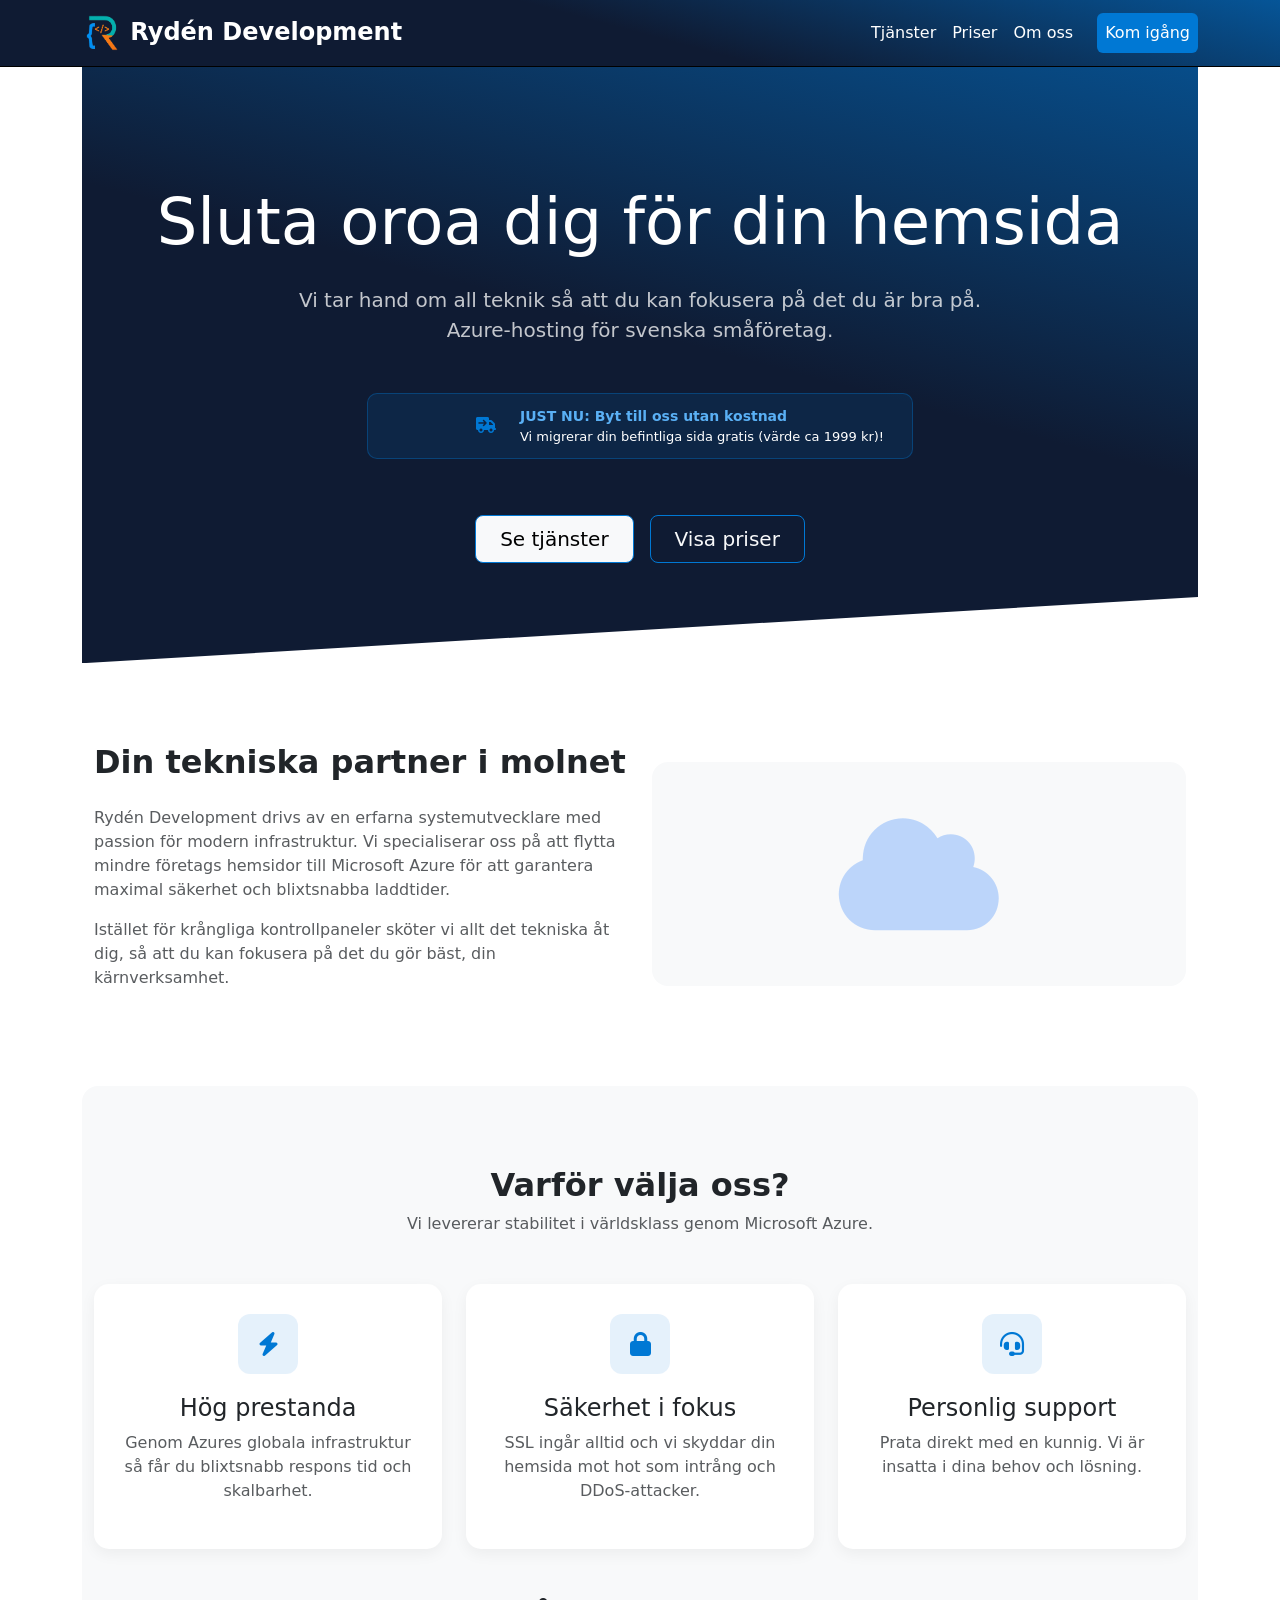
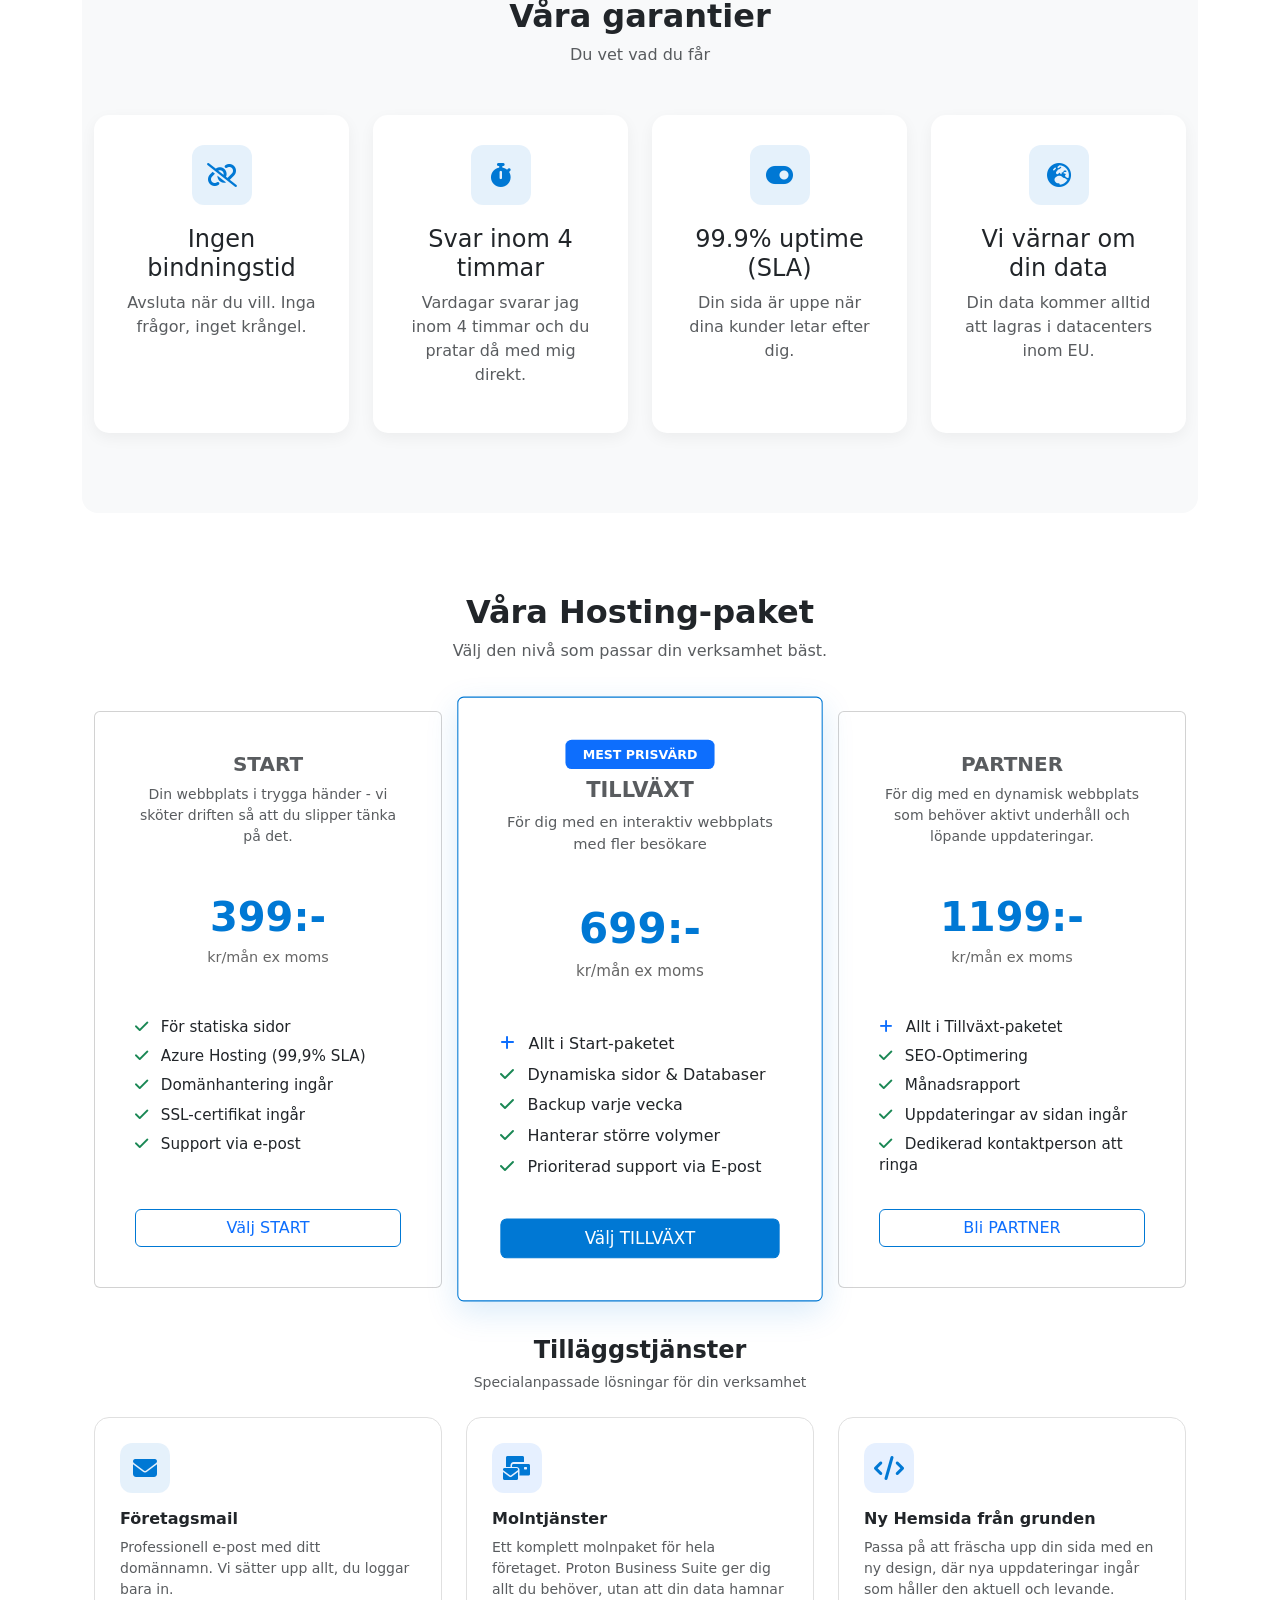
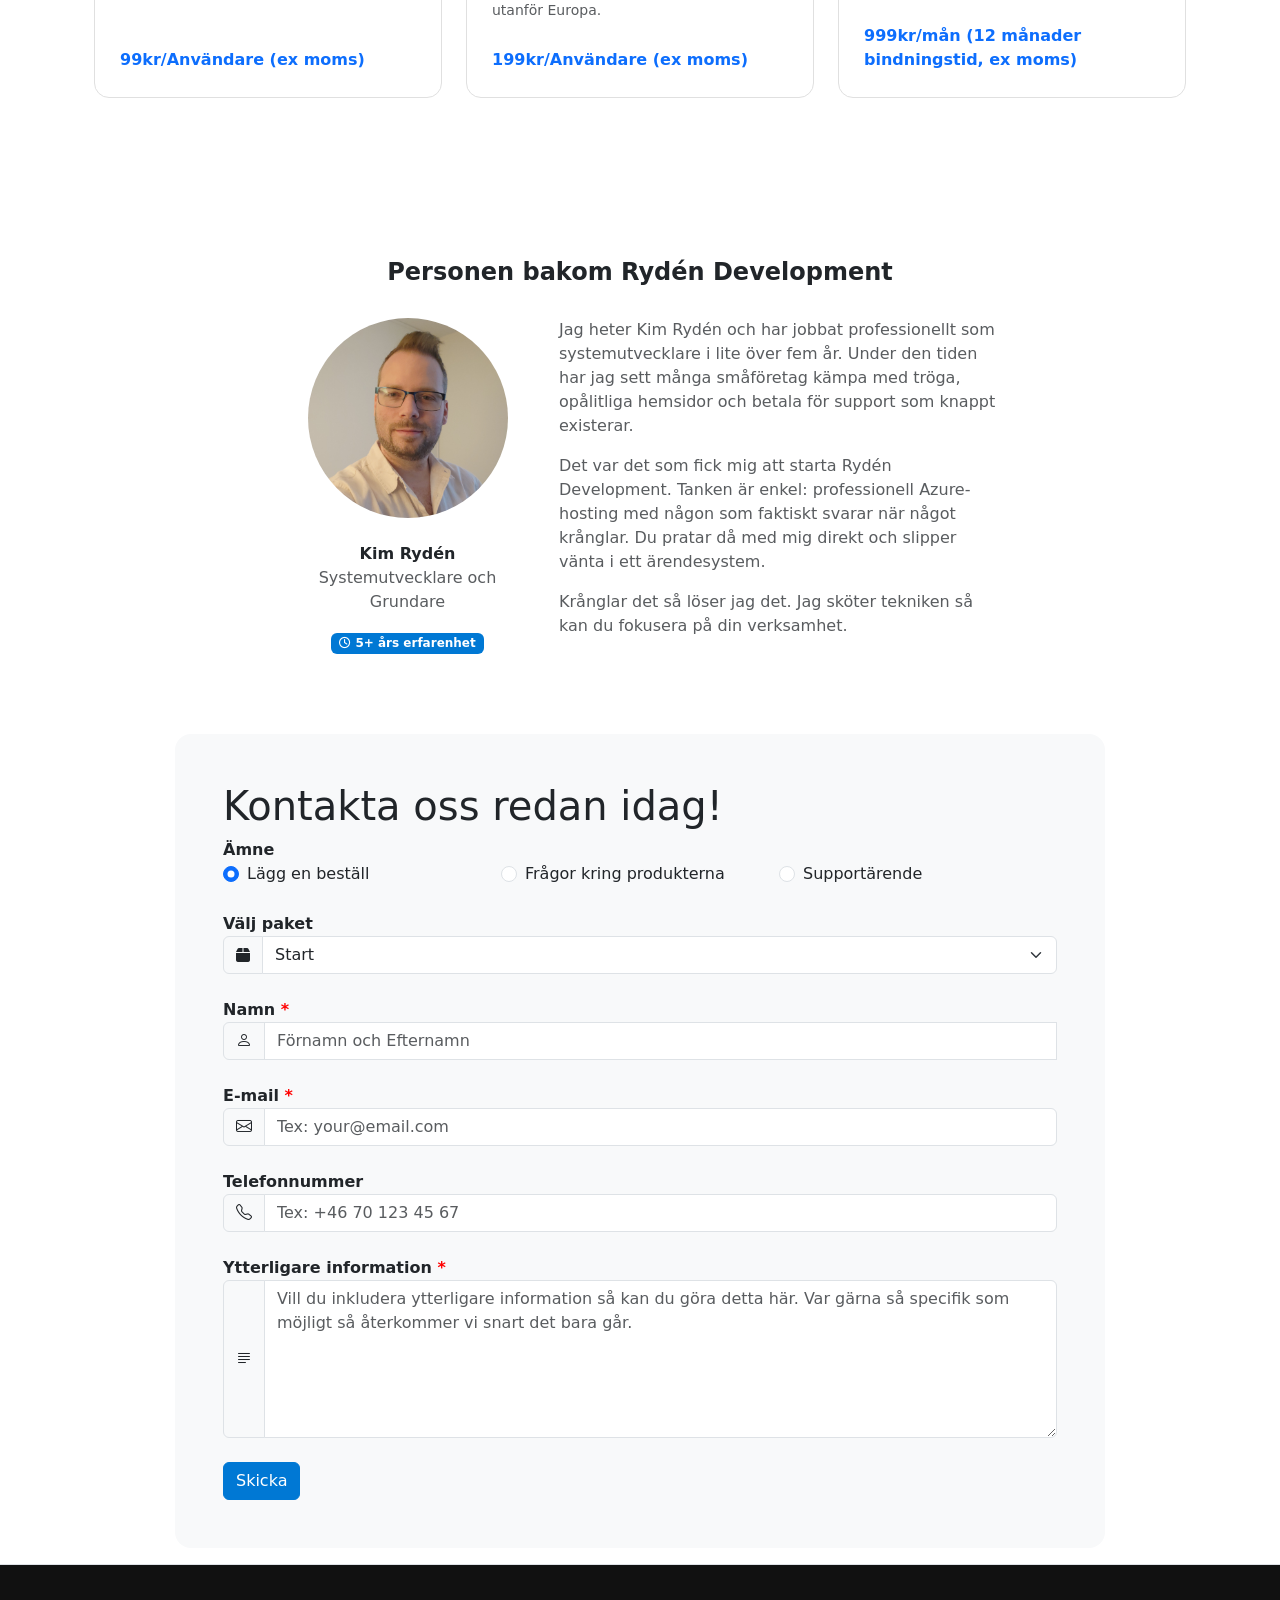
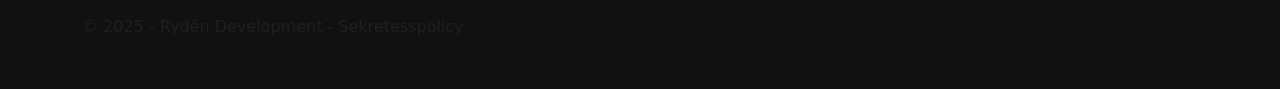
==== index.html @ 8570639d "Added hidden field for form" ====
<!DOCTYPE html>
<html lang="en">
    <body>
        <head>
            <meta charset="UTF-8">
            <meta name="viewport" content="width=device-width, initial-scale=1, shrink-to-fit=no">
            <title>Rydén Development - Professionell Azure Hosting</title>
            <script type="importmap"></script>
            <!-- Site.css -->
            <link rel="stylesheet" href="./css/site.css" asp-append-version="true"/>
            <!-- Bootstrap CSS -->
            <link href="https://cdn.jsdelivr.net/npm/bootstrap@5.3.8/dist/css/bootstrap.min.css" rel="stylesheet" integrity="sha384-sRIl4kxILFvY47J16cr9ZwB07vP4J8+LH7qKQnuqkuIAvNWLzeN8tE5YBujZqJLB" crossorigin="anonymous">
            <link rel="stylesheet" href="https://cdn.jsdelivr.net/npm/bootstrap-icons@1.13.1/font/bootstrap-icons.min.css">
            <!-- Font Awesome for Icons -->
            <link rel="stylesheet" href="https://cdnjs.cloudflare.com/ajax/libs/font-awesome/6.4.0/css/all.min.css" crossorigin="anonymous">
            <!-- Google Fonts -->
            <link href="https://fonts.googleapis.com/css2?family=Inter:wght@400;600;800&display=swap" rel="stylesheet">
        </head>
        <header class="sticky-top">
            <nav class="navbar navbar-expand-lg navbar-light fixed-top">
                <div class="container">
                    <a class="navbar-brand" href="/">
                        <img src="img/ryden-dev-logo-transparent.png" alt="Company Logo"> Rydén Development
                    </a>
                    <button class="navbar-toggler" type="button" data-bs-toggle="collapse" data-bs-target="#navbarNav">
                        <span class="navbar-toggler-icon"></span>
                    </button>
                    <div class="collapse navbar-collapse" id="navbarNav">
                        <ul class="navbar-nav ms-auto">
                            <li class="nav-item"><a class="nav-link" href="#tjanster">Tjänster</a></li>
                            <li class="nav-item"><a class="nav-link" href="#priser">Priser</a></li>
                            <li class="nav-item"><a class="nav-link" href="#om">Om oss</a></li>
                            <li class="nav-item"><a class="nav-link btn btn-primary btn-azure ms-lg-3" href="#kontakt">Kom igång</a></li>
                        </ul>
                    </div>
                </div>
            </nav>
        </header>
        
        <div class="container">
            <main role="main" class="pb-3">
                <!-- Hero Section -->
                <div class="hero-section">
                    <div class="container text-center pt-4">
                        <h1 class="display-3 fw-800 mb-4">Sluta oroa dig för din hemsida</h1>
                        <p class="lead mb-5 opacity-75">Vi tar hand om all teknik så att du kan fokusera på det du är bra på. <br/>Azure-hosting för svenska småföretag.</p>
                        <div class="offer-card offset-3 col-lg-6">
                            <div class="row align-items-center">
                                <div class="col-lg-1 offset-2">
                                    <i class="fa-solid fa-truck-arrow-right" style="color: #0078d4"></i>
                                </div>
                                <div class="col-lg-9 offer-card-text align-content-start">
                                    <strong>JUST NU: Byt till oss utan kostnad</strong> <br/>
                                    Vi migrerar din befintliga sida gratis (värde ca 1999 kr)!
                                </div>
                            </div>
                        </div>
                        <br/>
                        <div class="d-flex justify-content-center gap-3">
                            <a href="#tjanster" class="btn btn-light btn-lg px-4">Se tjänster</a>
                            <a href="#priser" class="btn btn-outline-light btn-lg px-4">Visa priser</a>
                        </div>
                    </div>
                </div>
        
                <!-- Om företaget -->
                <section class="section-padding">
                    <div class="container">
                        <div class="row align-items-center">
                            <div class="col-lg-6">
                                <h2 class="fw-bold mb-4">Din tekniska partner i molnet</h2>
                                <p class="text-muted">Rydén Development drivs av en erfarna systemutvecklare med passion för modern infrastruktur. Vi specialiserar oss på att flytta mindre företags hemsidor till Microsoft Azure för att garantera maximal säkerhet och blixtsnabba laddtider.</p>
                                <p class="text-muted">Istället för krångliga kontrollpaneler sköter vi allt det tekniska åt dig, så att du kan fokusera på det du gör bäst, din kärnverksamhet.</p>
                            </div>
                            <div class="col-lg-6 text-center">
                                <div class="p-5 bg-light rounded-4">
                                    <i class="fa-solid fa-cloud fa-5xl text-primary opacity-25" style="font-size: 8rem;"></i>
                                </div>
                            </div>
                        </div>
                    </div>
                </section>
        
                <!-- Tjänster -->
                <div id="tjanster" class="anchor"></div>
                <section class="section-padding bg-light rounded-4">
                    <div class="container">
                        <div class="text-center mb-5">
                            <h2 class="fw-bold">Varför välja oss?</h2>
                            <p class="text-muted">Vi levererar stabilitet i världsklass genom Microsoft Azure.</p>
                        </div>
                        <div class="row g-4 text-center">
                            <div class="col-md-4">
                                <div class="service-card">
                                    <div class="icon-box mx-auto"><i class="fa-solid fa-bolt"></i></div>
                                    <h4>Hög prestanda</h4>
                                    <p class="text-muted">Genom Azures globala infrastruktur så får du blixtsnabb respons tid och skalbarhet.</p>
                                </div>
                            </div>
                            <div class="col-md-4">
                                <div class="service-card">
                                    <div class="icon-box mx-auto"><i class="fa-solid fa-lock"></i></div>
                                    <h4>Säkerhet i fokus</h4>
                                    <p class="text-muted">SSL ingår alltid och vi skyddar din hemsida mot hot som intrång och DDoS-attacker.</p>
                                </div>
                            </div>
                            <div class="col-md-4">
                                <div class="service-card">
                                    <div class="icon-box mx-auto"><i class="fa-solid fa-headset"></i></div>
                                    <h4>Personlig support</h4>
                                    <p class="text-muted">Prata direkt med en kunnig. Vi är insatta i dina behov och lösning.</p>
                                </div>
                            </div>
                        </div>
                        <br/>
                        <br/>
                        <div class="text-center mb-5">
                            <h2 class="fw-bold">Våra garantier</h2>
                            <p class="text-muted">Du vet vad du får</p>
                        </div>
                        <div class="row g-4 text-center">
                            <div class="col-md-3">
                                <div class="service-card">
                                    <div class="icon-box mx-auto"><i class="fa-solid fa-link-slash"></i></div>
                                    <h4>Ingen bindningstid</h4>
                                    <p class="text-muted">Avsluta när du vill. Inga frågor, inget krångel.</p>
                                </div>
                            </div>
                            <div class="col-md-3">
                                <div class="service-card">
                                    <div class="icon-box mx-auto"><i class="fa-solid fa-stopwatch"></i></div>
                                    <h4>Svar inom 4 timmar</h4>
                                    <p class="text-muted">Vardagar svarar jag inom 4 timmar och du pratar då med mig direkt.</p>
                                </div>
                            </div>
                            <div class="col-md-3">
                                <div class="service-card">
                                    <div class="icon-box mx-auto"><i class="fa-solid fa-toggle-on"></i></div>
                                    <h4>99.9% uptime (SLA)</h4>
                                    <p class="text-muted">Din sida är uppe när dina kunder letar efter dig.</p>
                                </div>
                            </div>
                            <div class="col-md-3">
                                <div class="service-card">
                                    <div class="icon-box mx-auto"><i class="fa-solid fa-earth-europe"></i></div>
                                    <h4>Vi värnar om din data</h4>
                                    <p class="text-muted">Din data kommer alltid att lagras i datacenters inom EU.</p>
                                </div>
                            </div>
                        </div>
                    </div>
                </section>
        
                <!-- Prissättning -->
                <div id="priser" class="anchor"></div>
                <section class="section-padding">
                    <div class="container">
                        <div class="text-center mb-5">
                            <h2 class="fw-bold">Våra Hosting-paket</h2>
                            <p class="text-muted">Välj den nivå som passar din verksamhet bäst.</p>
                        </div>
                        <div class="row g-4 justify-content-center">
        
                            <!-- Startpaket -->
                            <div class="col-md-4">
                                <div class="card pricing-card h-100 p-4 text-center">
                                    <div class="card-body d-flex flex-column">
                                        <h5 class="text-uppercase text-muted fw-bold">Start</h5>
                                        <p class="small text-muted">Din webbplats i trygga händer - vi sköter driften så att du slipper tänka på det.</p>
                                        <div class="my-4">
                                            <span class="price-tag">399:-</span>
                                            <div class="price-moms">kr/mån ex moms</div>
                                        </div>
                                        <ul class="list-unstyled my-4 text-start flex-grow-1 pricing-list">
                                            <li class="mb-2"><i class="fa-solid fa-check text-success me-2"></i> För statiska sidor</li>
                                            <li class="mb-2"><i class="fa-solid fa-check text-success me-2"></i> Azure Hosting (99,9% SLA)</li>
                                            <li class="mb-2"><i class="fa-solid fa-check text-success me-2"></i> Domänhantering ingår</li>
                                            <li class="mb-2"><i class="fa-solid fa-check text-success me-2"></i> SSL-certifikat ingår</li>
                                            <li class="mb-2"><i class="fa-solid fa-check text-success me-2"></i> Support via e-post</li>
                                        </ul>
                                        <a href="#kontakt" class="btn btn-outline-primary w-100 mt-auto select-product" data-product="Start">Välj START</a>
                                    </div>
                                </div>
                            </div>
        
                            <!-- Medelpaket -->
                            <div class="col-md-4">
                                <div class="card pricing-card featured h-100 p-4 text-center">
                                    <div class="card-body d-flex flex-column">
                                        <div class="mb-2"><span class="badge bg-primary px-3 py-2">MEST PRISVÄRD</span></div>
                                        <h5 class="text-uppercase text-muted fw-bold">Tillväxt</h5>
                                        <p class="small text-muted">För dig med en interaktiv webbplats med fler besökare</p>
                                        <div class="my-4">
                                            <span class="price-tag">699:-</span>
                                            <div class="price-moms">kr/mån ex moms</div>
                                        </div>
                                        <ul class="list-unstyled my-4 text-start flex-grow-1 pricing-list">
                                            <li class="mb-2"><i class="fa-solid fa-plus text-primary me-2"></i> Allt i Start-paketet</li>
                                            <li class="mb-2"><i class="fa-solid fa-check text-success me-2"></i> Dynamiska sidor & Databaser</li>
                                            <li class="mb-2"><i class="fa-solid fa-check text-success me-2"></i> Backup varje vecka</li>
                                            <li class="mb-2"><i class="fa-solid fa-check text-success me-2"></i> Hanterar större volymer</li>
                                            <li class="mb-2"><i class="fa-solid fa-check text-success me-2"></i> Prioriterad support via E-post</li>
                                        </ul>
                                        <a href="#kontakt" class="btn btn-primary btn-azure w-100 mt-auto select-product" data-product="Tillväxt">Välj TILLVÄXT</a>
                                    </div>
                                </div>
                            </div>
        
                            <!-- Större företag -->
                            <div class="col-md-4">
                                <div class="card pricing-card h-100 p-4 text-center">
                                    <div class="card-body d-flex flex-column">
                                        <h5 class="text-uppercase text-muted fw-bold">Partner</h5>
                                        <p class="small text-muted">För dig med en dynamisk webbplats som behöver aktivt underhåll och löpande uppdateringar.</p>
                                        <div class="my-4">
                                            <span class="price-tag">1199:-</span>
                                            <div class="price-moms">kr/mån ex moms</div>
                                        </div>
                                        <ul class="list-unstyled my-4 text-start flex-grow-1 pricing-list">
                                            <li class="mb-2"><i class="fa-solid fa-plus text-primary me-2"></i> Allt i Tillväxt-paketet</li>
                                            <li class="mb-2"><i class="fa-solid fa-check text-success me-2"></i> SEO-Optimering</li>
                                            <li class="mb-2"><i class="fa-solid fa-check text-success me-2"></i> Månadsrapport</li>
                                            <li class="mb-2"><i class="fa-solid fa-check text-success me-2"></i> Uppdateringar av sidan ingår</li>
                                            <li class="mb-2"><i class="fa-solid fa-check text-success me-2"></i> Dedikerad kontaktperson att ringa</li>
                                        </ul>
                                        <a href="#kontakt" class="btn btn-outline-primary w-100 mt-auto select-product" data-product="Partner">Bli PARTNER</a>
                                    </div>
                                </div>
                            </div>
                        </div>
        
                        <!-- TILLÄGGSTJÄNSTER -->
                        <div class="mt-5">
                            <div class="text-center mb-4">
                                <h4 class="fw-bold">Tilläggstjänster</h4>
                                <p class="text-muted small">Specialanpassade lösningar för din verksamhet</p>
                            </div>
                            <div class="row g-4">
                                <!-- Addon 1: Email and Calendar -->
                                <div class="col-md-4">
                                    <div class="addon-card d-flex flex-column">
                                        <div class="icon-box mb-3" style="width: 50px; height: 50px;">
                                            <i class="fa-solid fa-envelope"></i>
                                        </div>
                                        <h6 class="fw-bold">Företagsmail</h6>
                                        <p class="small text-muted flex-grow-1">Professionell e-post med ditt domännamn. Vi sätter upp allt, du loggar bara in.</p>
                                        <span class="fw-bold text-primary mt-2">99kr/Användare (ex moms)</span>
                                    </div>
                                </div>
                                <!-- Addon 2: Cloud Services -->
                                <div class="col-md-4">
                                    <div class="addon-card d-flex flex-column">
                                        <div class="icon-box mb-3" style="width: 50px; height: 50px; background-color: rgba(13, 110, 253, 0.1);">
                                            <i class="fa-solid fa-envelopes-bulk"></i>
                                        </div>
                                        <h6 class="fw-bold">Molntjänster</h6>
                                        <p class="small text-muted flex-grow-1">Ett komplett molnpaket för hela företaget. Proton Business Suite ger dig allt du behöver, utan att din data hamnar utanför Europa.</p>
                                        <span class="fw-bold text-primary mt-2">199kr/Användare (ex moms)</span>
                                    </div>
                                </div>
                                <!-- Addon 2: Cloud Services -->
                                <div class="col-md-4">
                                    <div class="addon-card d-flex flex-column">
                                        <div class="icon-box mb-3" style="width: 50px; height: 50px; background-color: rgba(13, 110, 253, 0.1);">
                                            <i class="fa-solid fa-code"></i>
                                        </div>
                                        <h6 class="fw-bold">Ny Hemsida från grunden</h6>
                                        <p class="small text-muted flex-grow-1">Passa på att fräscha upp din sida med en ny design, där nya uppdateringar ingår som håller den aktuell och levande.</p>
                                        <span class="fw-bold text-primary mt-2">999kr/mån (12 månader bindningstid, ex moms)</span>
                                    </div>
                                </div>
                            </div>
                        </div>
                    </div>
                </section>
        
                <!-- Om mig -->
                <div id="om" class="anchor"></div>
                <section class="section-padding">
                    <div class="container">
                        <div class="row align-items-center">
                            <div class="text-center mb-4">
                                <h4 class="fw-bold">Personen bakom Rydén Development</h4>
                            </div>
                            <div class="col-lg-3 offset-2 text-center">
                                <img class="profile-img" src="img/profile.jpg" alt="Profilbild Kim Rydén"/><br/><br/>
                                <strong>Kim Rydén</strong>
                                <p class="text-muted">Systemutvecklare och Grundare</p>
                                <div class="badge"><i class="fa-regular fa-clock"></i> 5+ års erfarenhet</div>
                            </div>
                            <div class="col-lg-5">
                                <p class="text-muted">Jag heter Kim Rydén och har jobbat professionellt som systemutvecklare i lite över fem år. Under den tiden har jag sett många småföretag kämpa med tröga, opålitliga hemsidor och betala för support som knappt existerar.</p>
                                <p class="text-muted">Det var det som fick mig att starta Rydén Development. Tanken är enkel: professionell Azure-hosting med någon som faktiskt svarar när något krånglar. Du pratar då med mig direkt och slipper vänta i ett ärendesystem.</p>
                                <p class="text-muted">Krånglar det så löser jag det. Jag sköter tekniken så kan du fokusera på din verksamhet.</p>
                            </div>
                        </div>
                    </div>
                </section>
        
                <!-- Kontakt -->
                <div id="kontakt" class="anchor"></div>
                <section class="offset-1 col-lg-10 bg-light rounded-4 p-5">
                    <div class="justify-content-center text-center">
                        <div class="info-card" style="text-align: left;">
                            <h1>Kontakta oss redan idag!</h1>
                            <form action="https://formsubmit.co/contact@ryden.dev" method="POST">
                                <label for="subject"><b>Ämne</b></label>
                                <div id="subject" class="row" style="margin: 0">
                                    <div class="col-md-4 form-check">
                                        <input class="form-check-input" type="radio" name="ContactType" id="radio-services" value="Services" checked>
                                        <label class="form-check-label" for="radio-services">
                                            Lägg en beställ
                                        </label>
                                    </div>
                                    <div class="col-md-4 form-check">
                                        <input class="form-check-input" type="radio" name="ContactType" id="radio-availability" value="Availability">
                                        <label class="form-check-label" for="radio-availability">
                                            Frågor kring produkterna
                                        </label>
                                    </div>
                                    <div class="col-md-4 form-check">
                                        <input class="form-check-input" type="radio" name="ContactType" id="radio-pricing" value="Pricing">
                                        <label class="form-check-label" for="radio-pricing">
                                            Supportärende
                                        </label>
                                    </div>
                                </div>
        
                                <div id="product-selection-container">
                                    <br/>
                                    <label for="ProductName"><b>Välj paket</b></label>
                                    <div class="input-group">
                                        <span class="input-group-text">
                                            <i class="fa-solid fa-box"></i>
                                        </span>
                                        <select class="form-select" id="ProductName" name="ProductName">
                                            <option value="Start" selected>Start</option>
                                            <option value="Tillväxt">Tillväxt</option>
                                            <option value="Partner">Partner</option>
                                        </select>
                                    </div>
                                </div>
        
                                <br/>
                                <label for="Name"><b>Namn <span class="required-form-text">*</span></b></label>
                                <div class="input-group">
                                    <span class="input-group-text">
                                        <span class="bi bi-person"></span>
                                    </span>
                                    <input type="text" class="form-control" id="Name" name="name" placeholder="Förnamn och Efternamn" value="" required>
                                    <input type="text" class="form-control" id="LastName" name="LastName" placeholder="Enter your last name" value="" hidden="hidden">
                                </div>
                                <br/>
                                <label for="Email"><b>E-mail <span class="required-form-text">*</span></b></label>
                                <div class="input-group">
                                    <span class="input-group-text">
                                        <span class="bi bi-envelope"></span>
                                    </span>
                                    <input type="email" class="form-control" id="Email" name="email" placeholder="Tex: your@email.com" value="" required>
                                </div>
                                <br/>
                                <label for="PhoneNumber"><b>Telefonnummer</b></label>
                                <div class="input-group">
                                    <span class="input-group-text">
                                        <span class="bi bi-telephone"></span>
                                    </span>
                                    <input type="tel" class="form-control" id="PhoneNumber" name="PhoneNumber" placeholder="Tex: +46 70 123 45 67" value="">
                                </div>
                                <br/>
                                <label for="Message"><b>Ytterligare information <span class="required-form-text">*</span></b></label>
                                <div class="input-group">
                                    <span class="input-group-text">
                                        <span class="bi bi-justify-left"></span>
                                    </span>
                                    <textarea class="form-control" id="Message" name="Message" rows="6" placeholder="Vill du inkludera ytterligare information så kan du göra detta här. Var gärna så specifik som möjligt så återkommer vi snart det bara går."></textarea>
                                </div>
                                <br/>
                                <div class="row">
                                    <div class="col-lg-3 col-md-4 col-sm-12">
                                        <button type="submit" class="btn btn-primary">Skicka</button>
                                        <input type="hidden" name="_url" value="https://www.ryden.dev">
                                    </div>
                                </div>
                            </form>
                        </div>
                    </div>
        
                </section>
            </main>
        </div>
        
        <footer class="border-top footer text-muted">
            <div class="container">
                &copy; 2025 - Rydén Development - <a asp-area="" asp-controller="Home" asp-action="Privacy">Sekretesspolicy</a>
            </div>
        </footer>
        <script src="https://code.jquery.com/jquery-3.2.1.slim.min.js" integrity="sha384-KJ3o2DKtIkvYIK3UENzmM7KCkRr/rE9/Qpg6aAZGJwFDMVNA/GpGFF93hXpG5KkN" crossorigin="anonymous"></script>
        <script src="https://cdn.jsdelivr.net/npm/bootstrap@5.3.8/dist/js/bootstrap.bundle.min.js" integrity="sha384-FKyoEForCGlyvwx9Hj09JcYn3nv7wiPVlz7YYwJrWVcXK/BmnVDxM+D2scQbITxI" crossorigin="anonymous"></script>
        <script src="https://cdn.jsdelivr.net/npm/popper.js@1.12.9/dist/umd/popper.min.js" integrity="sha384-ApNbgh9B+Y1QKtv3Rn7W3mgPxhU9K/ScQsAP7hUibX39j7fakFPskvXusvfa0b4Q" crossorigin="anonymous"></script>
        <script src="./js/site.js" asp-append-version="true"></script>
    </body>
</html>
---- css/site.css ----
:root {
    --azure-blue: #0078d4;
    --dark-blue: #0f1b33;
    --light-bg: #f8f9ff;
    --promo-orange: #ff8c00dd;
}

body {
    font-family: 'Inter', sans-serif;
    color: #333;
    scroll-behavior: smooth;
}

.text-primary {
    color: var(--azure-blue) !important;
}

.btn {
    background-color: white;
    border-color: var(--azure-blue) !important;
}

.btn-primary {
    background-color: var(--azure-blue) !important;
    color: white;
}

.badge {
    background-color: var(--azure-blue) !important;
}

.navbar {
    background: linear-gradient(15deg, var(--dark-blue) 50%, var(--azure-blue) 130%);
    backdrop-filter: blur(10px);
    border-bottom: 1px solid #000;
    z-index: 1050;

    .nav-link {
        color: white;
    }

    .navbar-brand {
        font-weight: bold;
        font-size: x-large;
        color: white;

        img {
            max-height: 40px;
        }
    }
}

.anchor {
    display: block;
    position: relative;
    top: -80px;
    visibility: hidden;
}

.hero-section {
    background: linear-gradient(15deg, var(--dark-blue) 50%, var(--azure-blue) 130%);
    color: white;
    padding: 160px 0 100px 0;
    clip-path: polygon(0 0, 100% 0, 100% 90%, 0% 100%);
}

.promo-banner {
    background: var(--promo-orange);
    color: white;
    padding: 15px 0;
    font-weight: 600;
    text-align: center;
    box-shadow: 0 4px 10px rgba(0,0,0,0.1);
    z-index: 1040;
}

.section-padding {
    padding: 80px 0;
}

.service-card {
    border: none;
    border-radius: 15px;
    transition: transform 0.3s ease, box-shadow 0.3s ease;
    background: white;
    height: 100%;
    padding: 30px;
    box-shadow: 0 5px 15px rgba(0,0,0,0.05);
}

.service-card:hover {
    transform: translateY(-10px);
    box-shadow: 0 15px 30px rgba(0,0,0,0.1);
}

.icon-box {
    width: 60px;
    height: 60px;
    background: rgba(0, 120, 212, 0.1);
    color: var(--azure-blue);
    border-radius: 12px;
    display: flex;
    align-items: center;
    justify-content: center;
    font-size: 24px;
    margin-bottom: 20px;
}

.offer-card {
    background: rgba(0,120,212,0.12);
    border: 0.5px solid rgba(0,120,212,0.35);
    border-radius: 10px;
    align-items: center;
    gap: 10px;
    padding: 12px 20px;
    margin-bottom: 2rem;

    .offer-card-text {
        font-size: 13px;
        color: #fff;
        text-align: left;

        strong {
            color: #5ab0f5;
            font-size: 14px;
            margin-bottom: 2px;
        }
    }
}

.pricing-card {
    border: 2px solid #eee;
    border-radius: 20px;
    overflow: hidden;
    transition: all 0.3s ease;
    background: white;
}

.pricing-card.featured {
    border-color: var(--azure-blue);
    transform: scale(1.05);
    z-index: 1;
    box-shadow: 0 10px 30px rgba(0, 120, 212, 0.15);
}

.addon-card {
    border: 1px solid #e0e0e0;
    border-radius: 15px;
    padding: 25px;
    transition: all 0.2s ease;
    background: #fff;
    height: 100%;
}

.addon-card:hover {
    border-color: var(--azure-blue);
    background: #f0f7ff;
    transform: translateY(-5px);
}

.btn-azure {
    background-color: var(--azure-blue);
    color: white;
    border-radius: 8px;
    padding: 12px 30px;
    font-weight: 600;
    border: none;
}

.btn-azure:hover {
    background-color: var(--dark-blue);
    color: white;
}

#contact-placeholder {
    background: #fff;
    border: 2px dashed #0078d4;
    border-radius: 15px;
    padding: 60px;
    text-align: center;
    color: #666;
}

footer {
    background: #111;
    color: white;
    padding: 50px 0;
}

.price-tag {
    font-size: 2.5rem;
    font-weight: 800;
    color: var(--azure-blue);
}

.price-moms {
    font-size: 0.9rem;
    color: #666;
    font-weight: 400;
}

.pricing-list li {
    font-size: 0.95rem;
    line-height: 1.4;
}

.profile-img {
    width: 200px;
    height: 200px;
    border-radius: 100px;
}

.required-form-text {
    color: red;
}
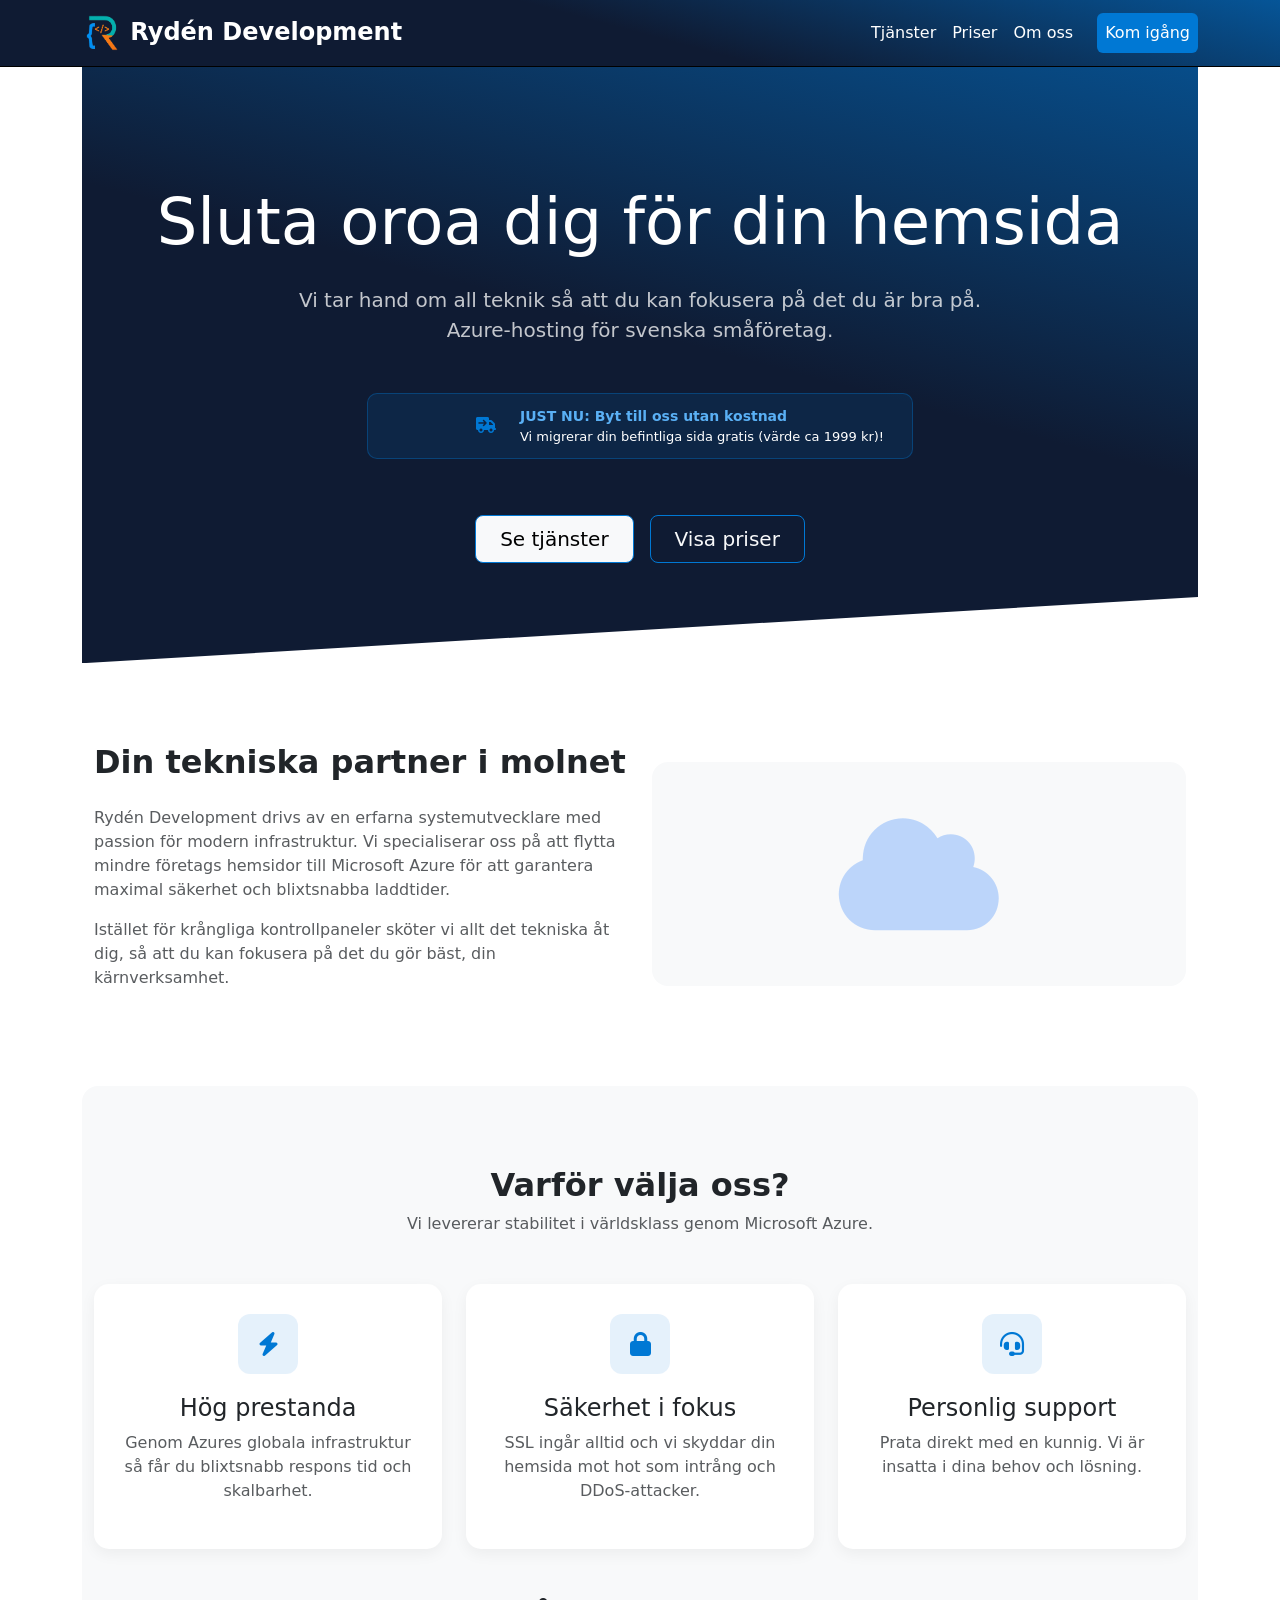
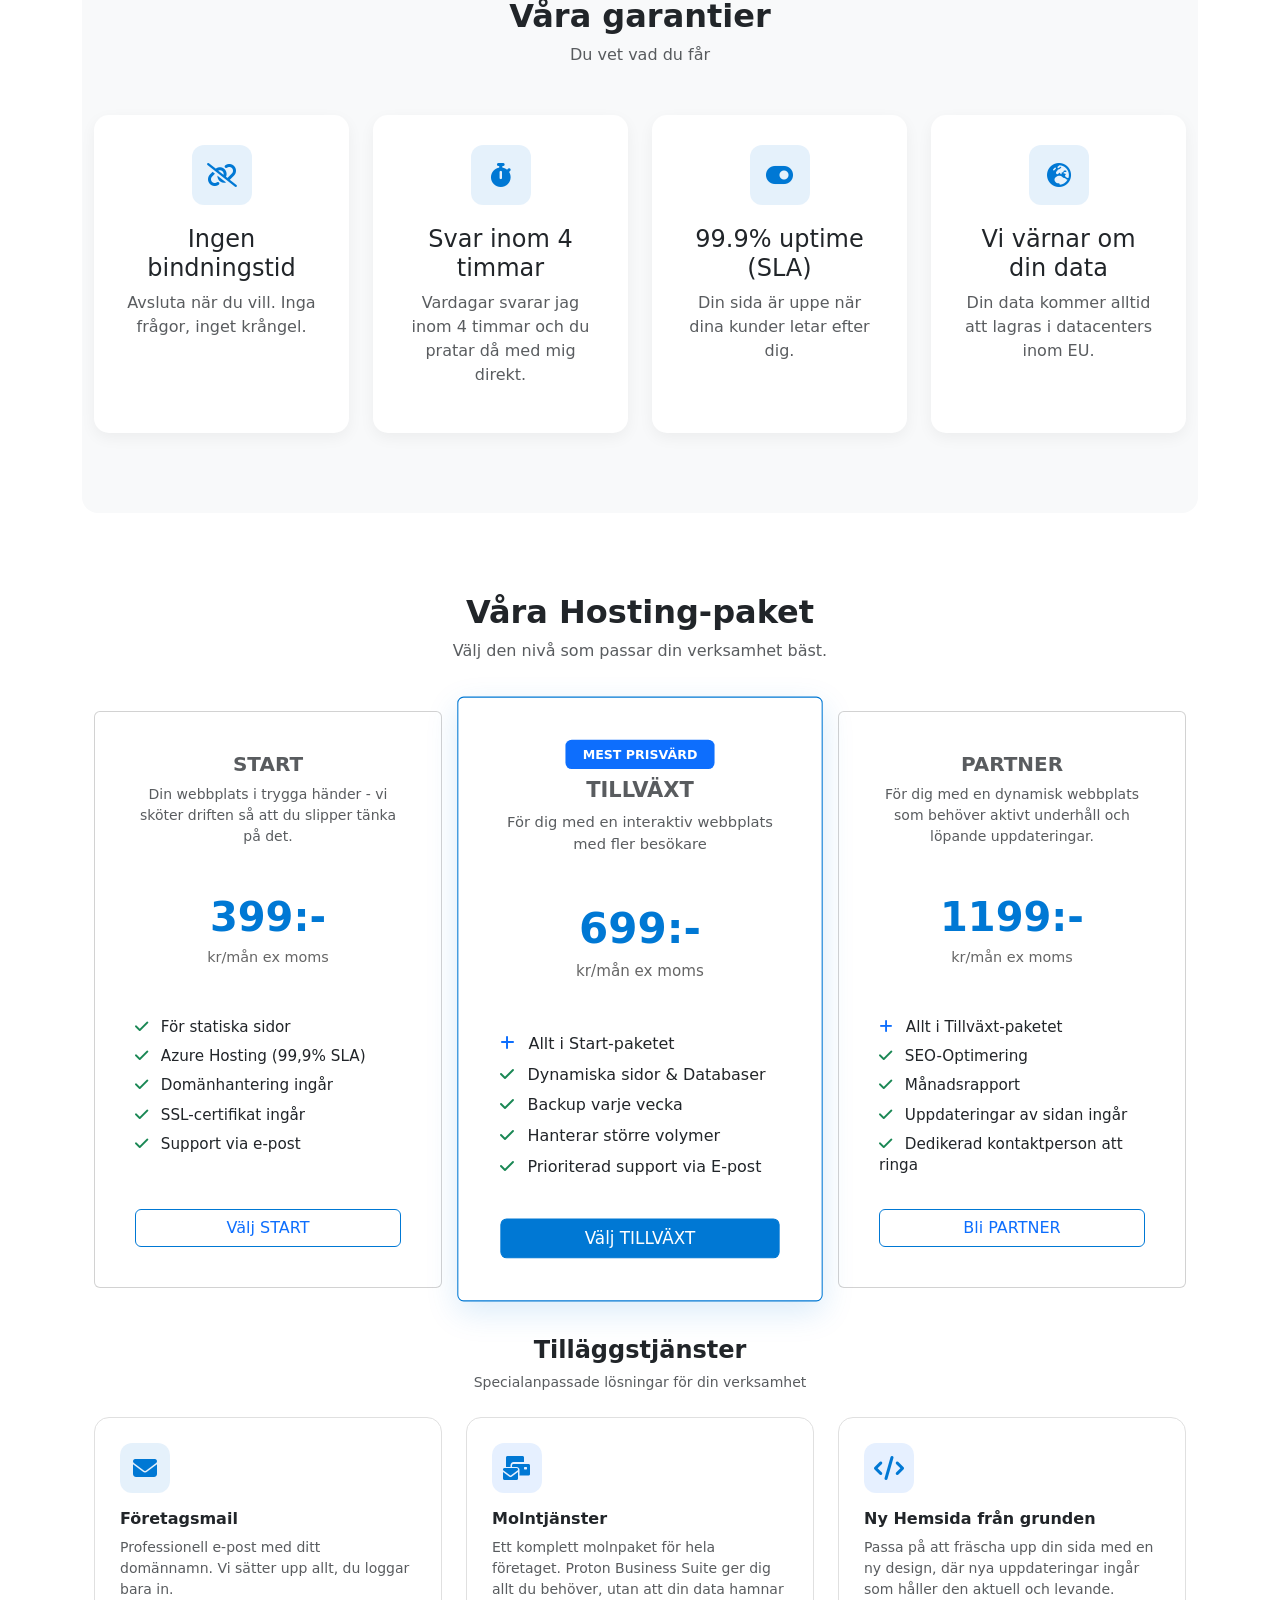
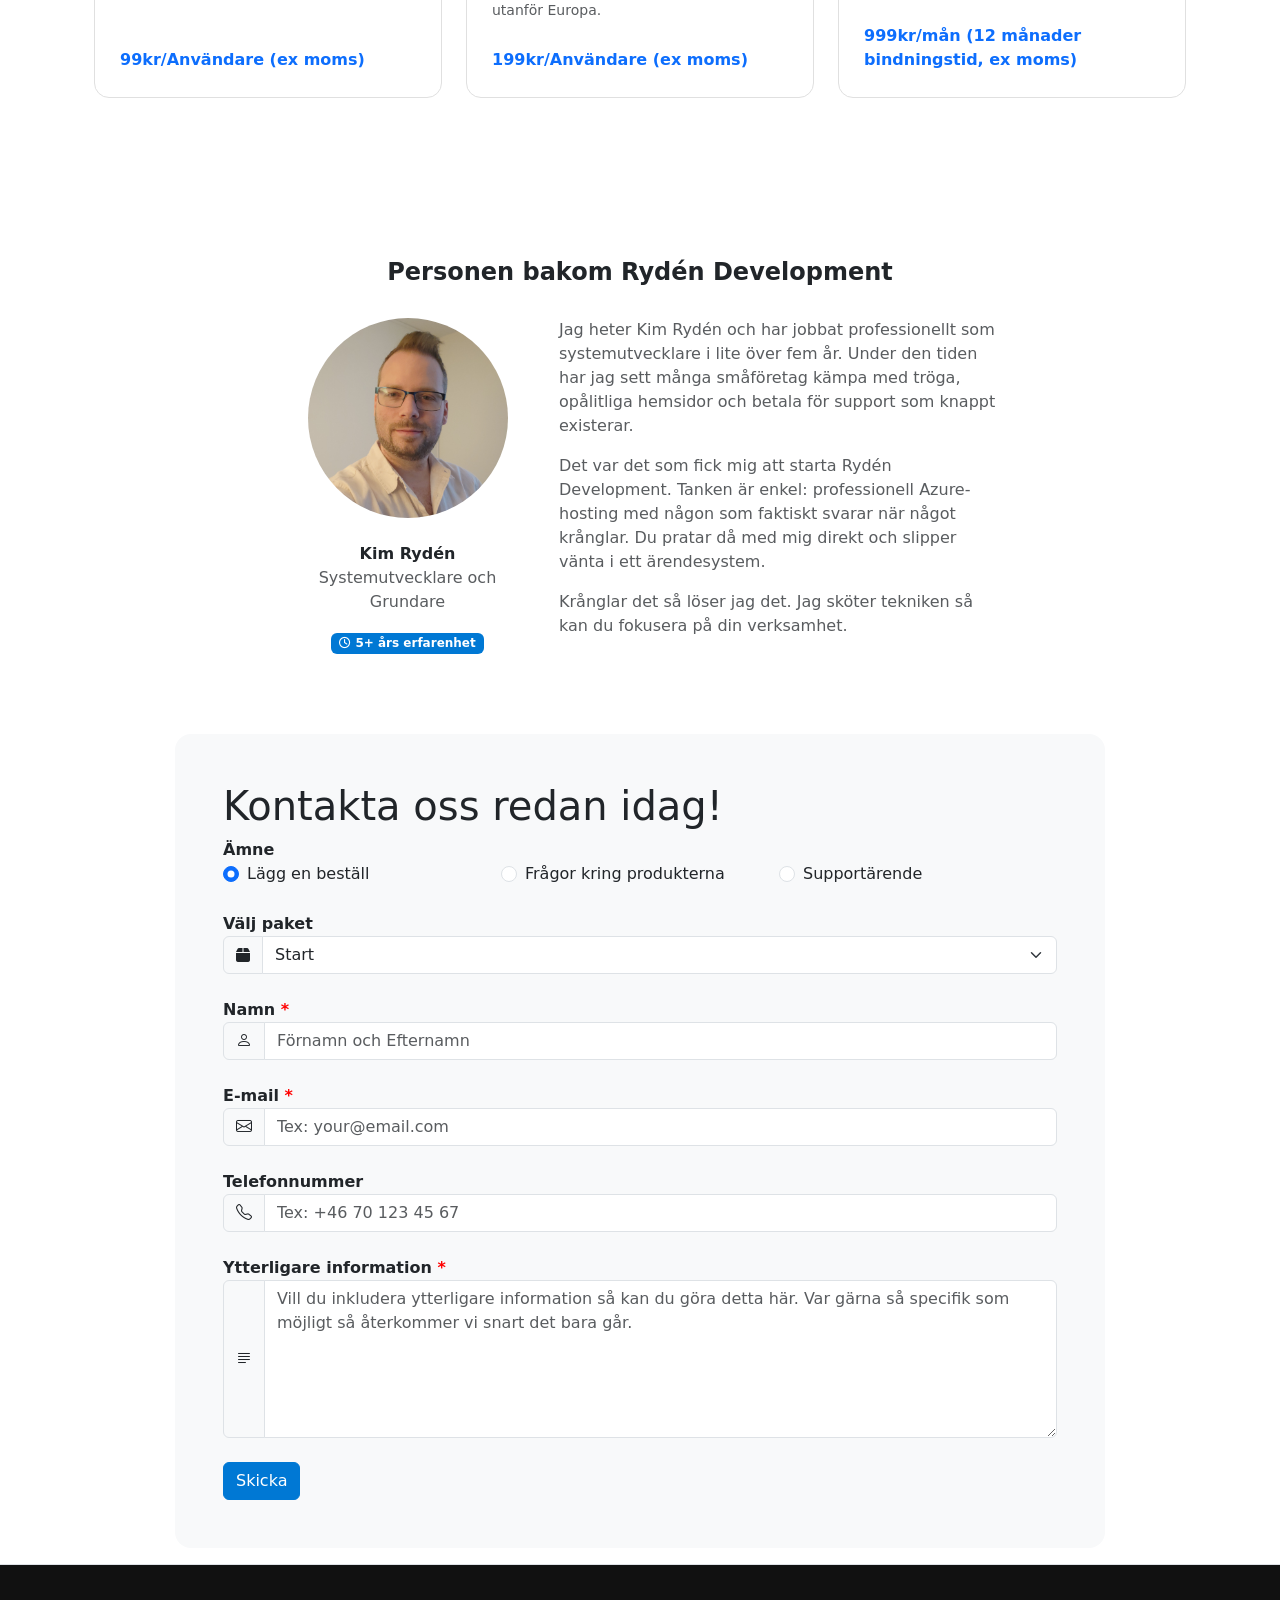
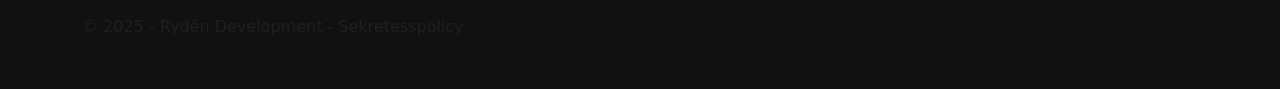
==== commit 8ee620c5: "Removed unused hidden field" ====
--- a/index.html
+++ b/index.html
@@ -348,7 +348,6 @@
                                         <span class="bi bi-person"></span>
                                     </span>
                                     <input type="text" class="form-control" id="Name" name="name" placeholder="Förnamn och Efternamn" value="" required>
-                                    <input type="text" class="form-control" id="LastName" name="LastName" placeholder="Enter your last name" value="" hidden="hidden">
                                 </div>
                                 <br/>
                                 <label for="Email"><b>E-mail <span class="required-form-text">*</span></b></label>
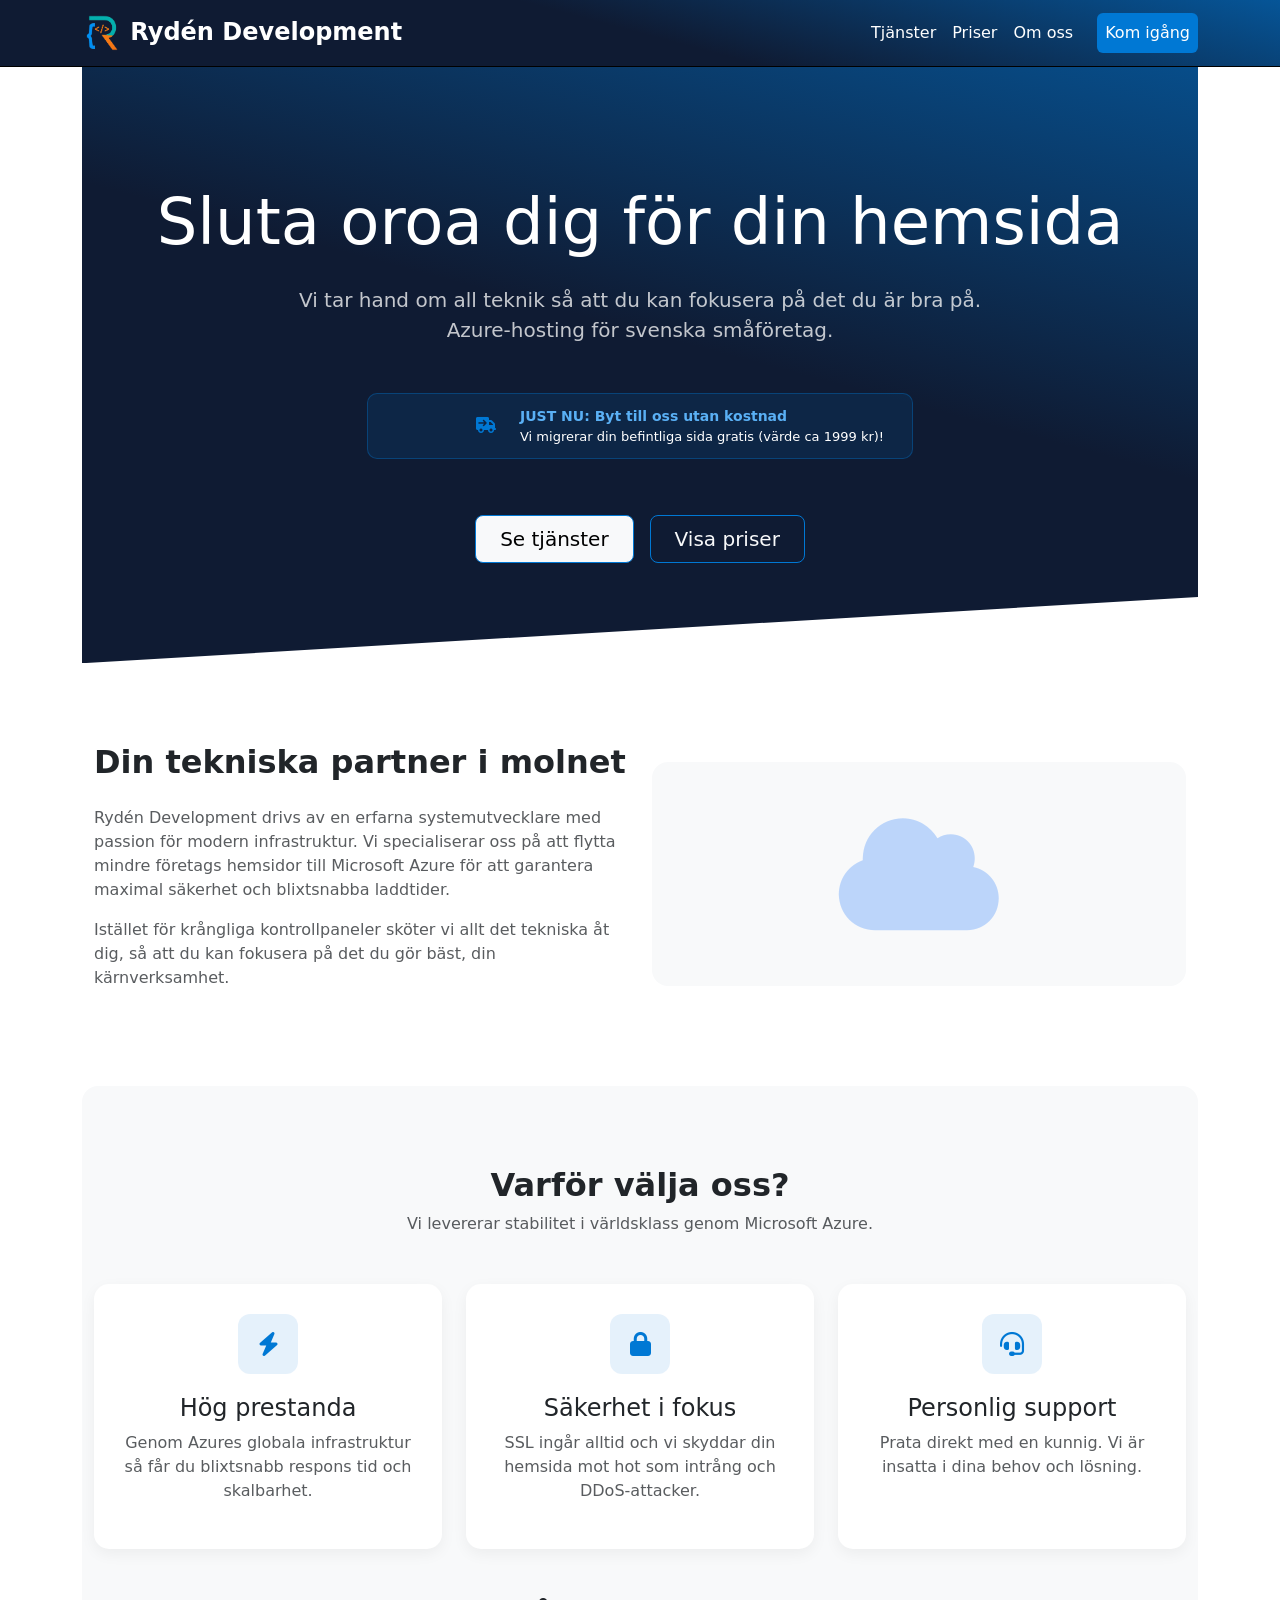
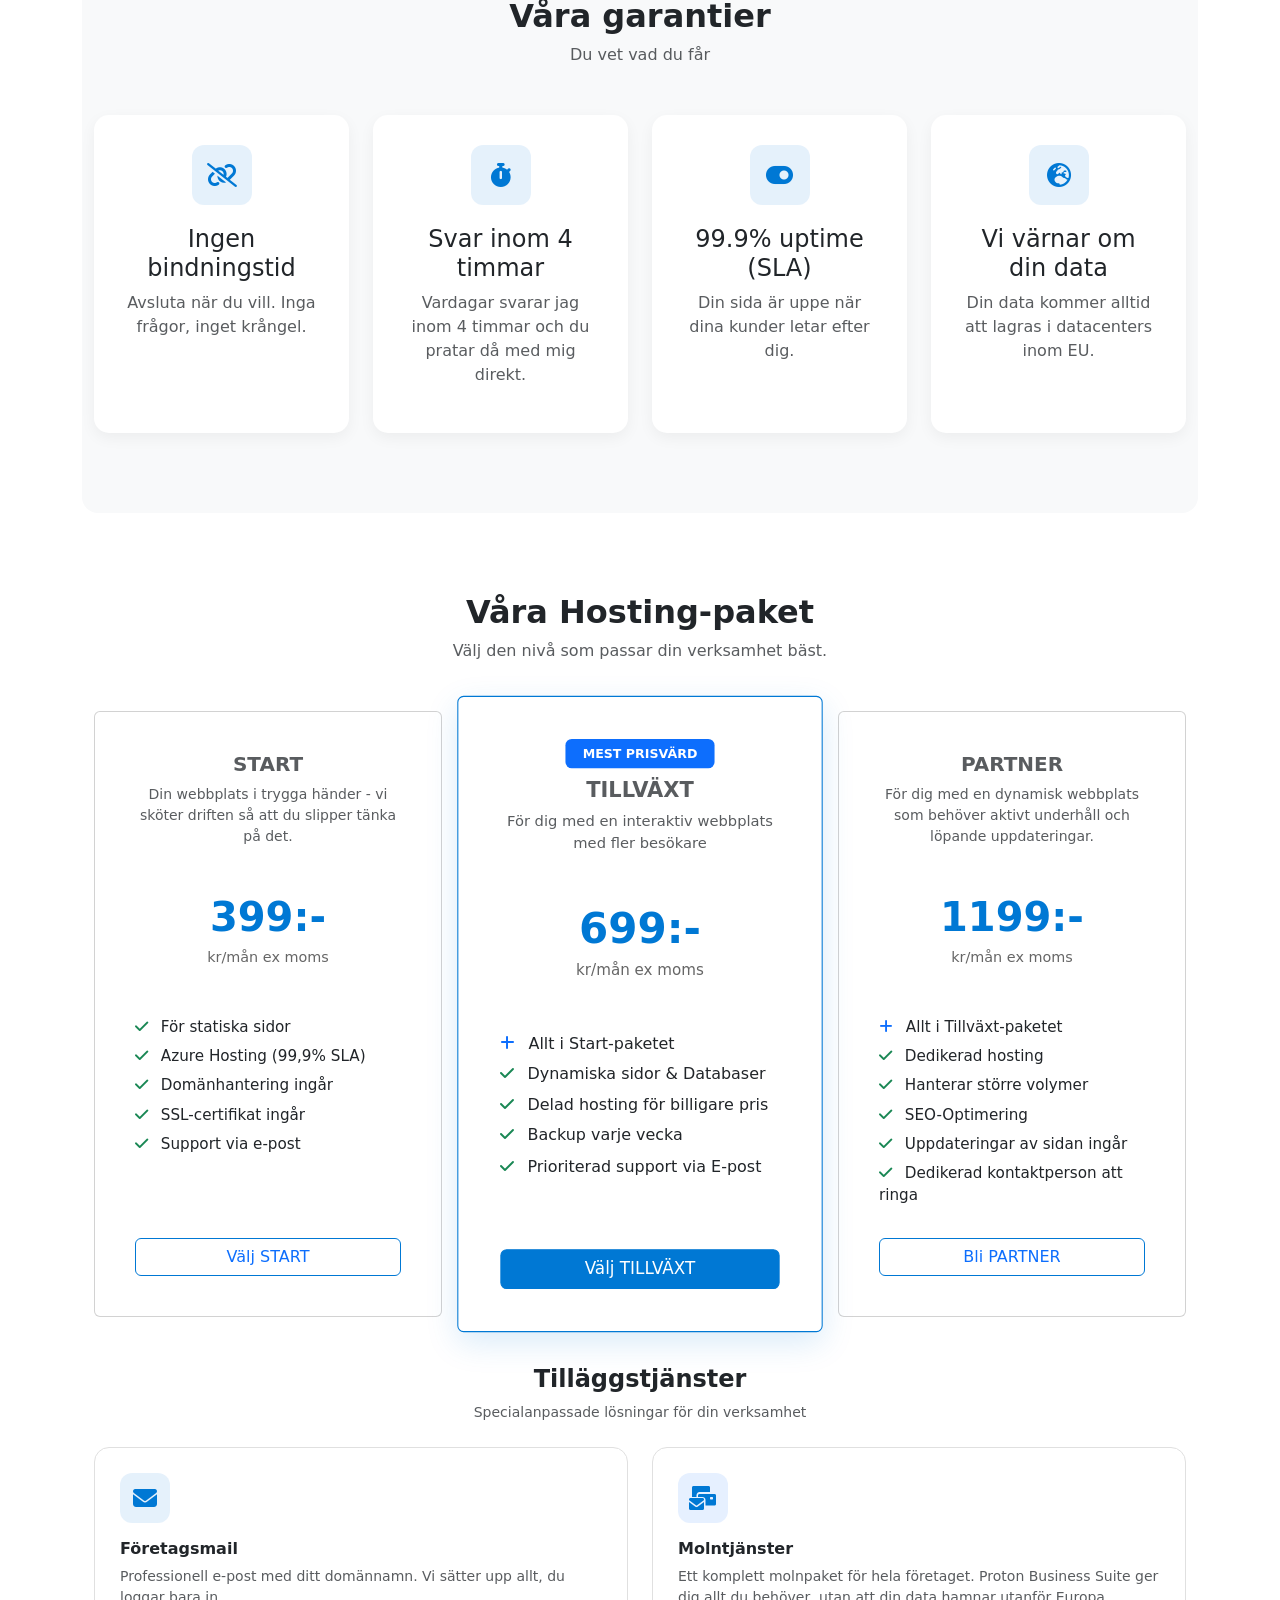
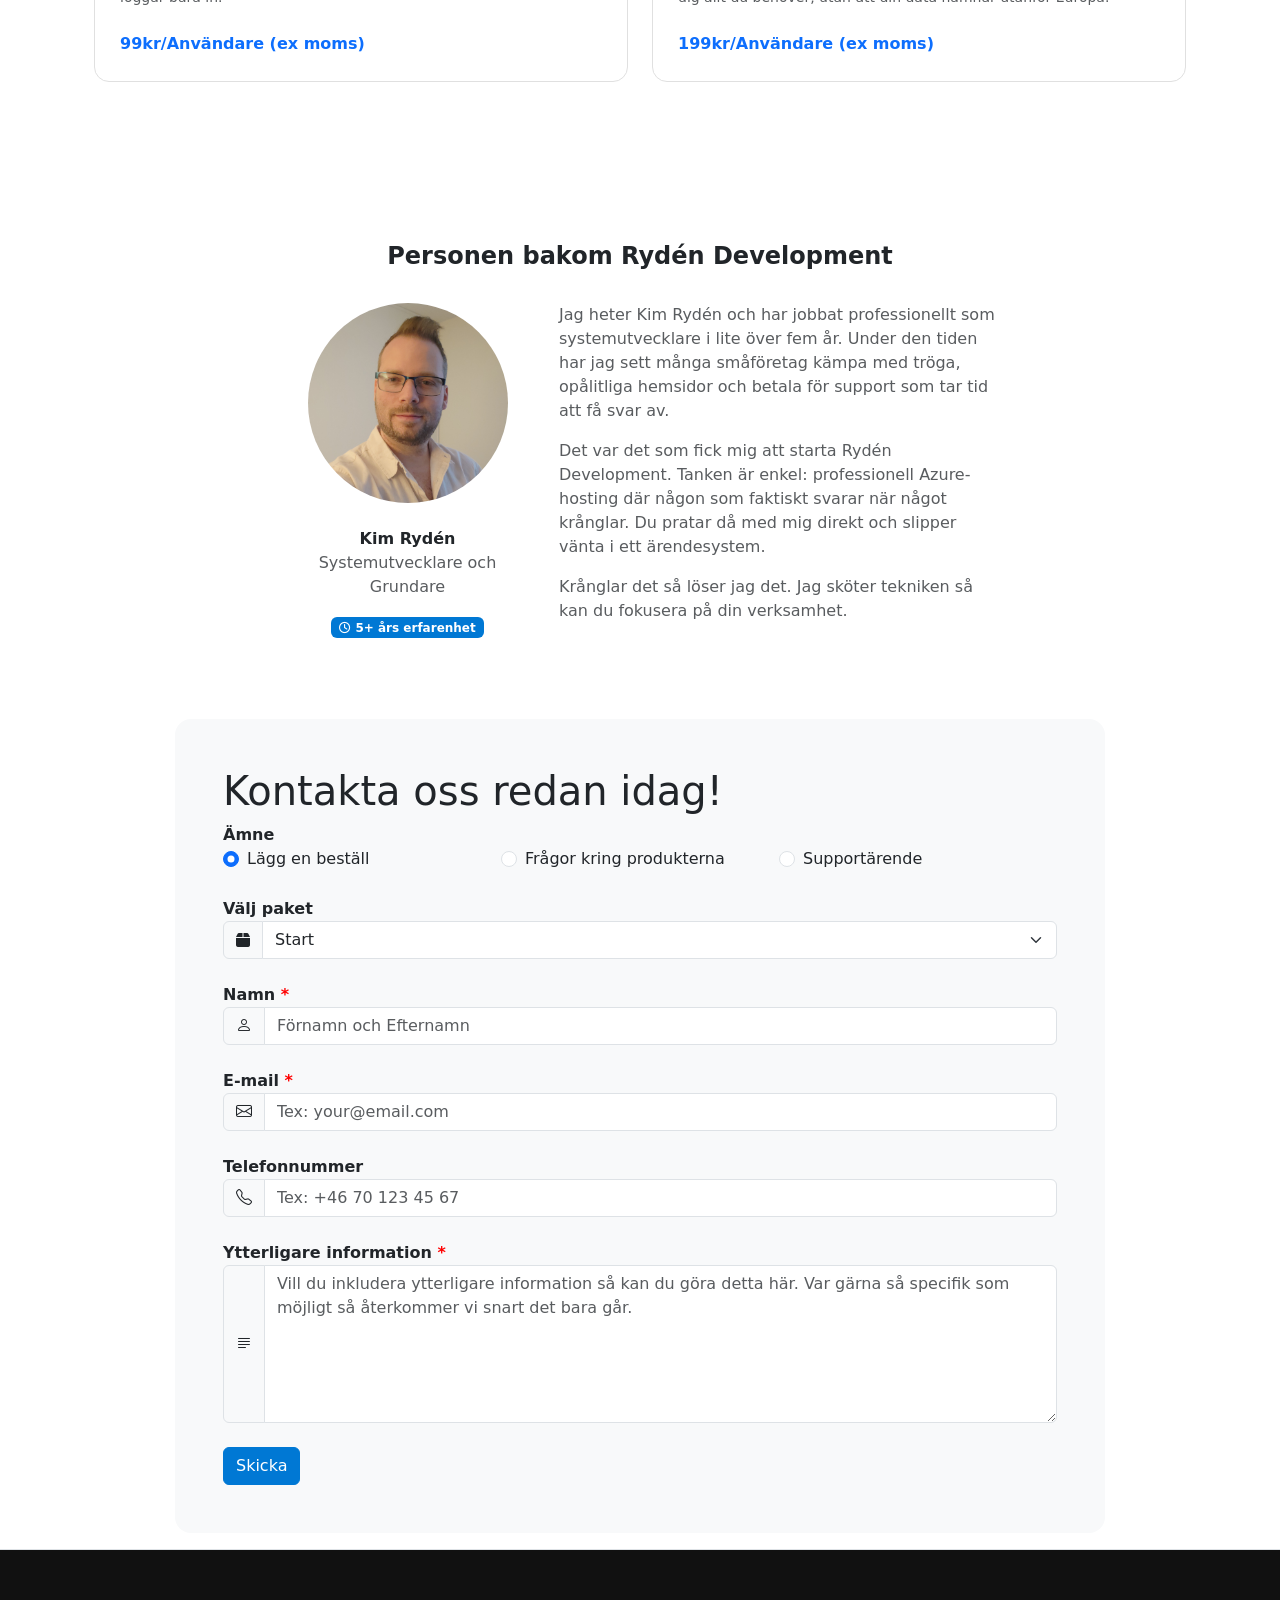
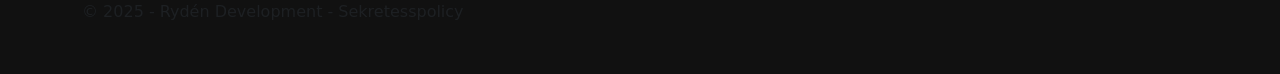
==== commit 29300725: "Small editorial changes and updated package content" ====
--- a/index.html
+++ b/index.html
@@ -197,8 +197,8 @@
                                         <ul class="list-unstyled my-4 text-start flex-grow-1 pricing-list">
                                             <li class="mb-2"><i class="fa-solid fa-plus text-primary me-2"></i> Allt i Start-paketet</li>
                                             <li class="mb-2"><i class="fa-solid fa-check text-success me-2"></i> Dynamiska sidor & Databaser</li>
+                                            <li class="mb-2"><i class="fa-solid fa-check text-success me-2"></i> Delad hosting för billigare pris</li>
                                             <li class="mb-2"><i class="fa-solid fa-check text-success me-2"></i> Backup varje vecka</li>
-                                            <li class="mb-2"><i class="fa-solid fa-check text-success me-2"></i> Hanterar större volymer</li>
                                             <li class="mb-2"><i class="fa-solid fa-check text-success me-2"></i> Prioriterad support via E-post</li>
                                         </ul>
                                         <a href="#kontakt" class="btn btn-primary btn-azure w-100 mt-auto select-product" data-product="Tillväxt">Välj TILLVÄXT</a>
@@ -218,8 +218,9 @@
                                         </div>
                                         <ul class="list-unstyled my-4 text-start flex-grow-1 pricing-list">
                                             <li class="mb-2"><i class="fa-solid fa-plus text-primary me-2"></i> Allt i Tillväxt-paketet</li>
+                                            <li class="mb-2"><i class="fa-solid fa-check text-success me-2"></i> Dedikerad hosting</li>
+                                            <li class="mb-2"><i class="fa-solid fa-check text-success me-2"></i> Hanterar större volymer</li>
                                             <li class="mb-2"><i class="fa-solid fa-check text-success me-2"></i> SEO-Optimering</li>
-                                            <li class="mb-2"><i class="fa-solid fa-check text-success me-2"></i> Månadsrapport</li>
                                             <li class="mb-2"><i class="fa-solid fa-check text-success me-2"></i> Uppdateringar av sidan ingår</li>
                                             <li class="mb-2"><i class="fa-solid fa-check text-success me-2"></i> Dedikerad kontaktperson att ringa</li>
                                         </ul>
@@ -237,7 +238,7 @@
                             </div>
                             <div class="row g-4">
                                 <!-- Addon 1: Email and Calendar -->
-                                <div class="col-md-4">
+                                <div class="col-md-6">
                                     <div class="addon-card d-flex flex-column">
                                         <div class="icon-box mb-3" style="width: 50px; height: 50px;">
                                             <i class="fa-solid fa-envelope"></i>
@@ -248,7 +249,7 @@
                                     </div>
                                 </div>
                                 <!-- Addon 2: Cloud Services -->
-                                <div class="col-md-4">
+                                <div class="col-md-6">
                                     <div class="addon-card d-flex flex-column">
                                         <div class="icon-box mb-3" style="width: 50px; height: 50px; background-color: rgba(13, 110, 253, 0.1);">
                                             <i class="fa-solid fa-envelopes-bulk"></i>
@@ -258,7 +259,7 @@
                                         <span class="fw-bold text-primary mt-2">199kr/Användare (ex moms)</span>
                                     </div>
                                 </div>
-                                <!-- Addon 2: Cloud Services -->
+                                <!-- Addon 2: Cloud Services
                                 <div class="col-md-4">
                                     <div class="addon-card d-flex flex-column">
                                         <div class="icon-box mb-3" style="width: 50px; height: 50px; background-color: rgba(13, 110, 253, 0.1);">
@@ -268,7 +269,7 @@
                                         <p class="small text-muted flex-grow-1">Passa på att fräscha upp din sida med en ny design, där nya uppdateringar ingår som håller den aktuell och levande.</p>
                                         <span class="fw-bold text-primary mt-2">999kr/mån (12 månader bindningstid, ex moms)</span>
                                     </div>
-                                </div>
+                                </div>-->
                             </div>
                         </div>
                     </div>
@@ -289,8 +290,8 @@
                                 <div class="badge"><i class="fa-regular fa-clock"></i> 5+ års erfarenhet</div>
                             </div>
                             <div class="col-lg-5">
-                                <p class="text-muted">Jag heter Kim Rydén och har jobbat professionellt som systemutvecklare i lite över fem år. Under den tiden har jag sett många småföretag kämpa med tröga, opålitliga hemsidor och betala för support som knappt existerar.</p>
-                                <p class="text-muted">Det var det som fick mig att starta Rydén Development. Tanken är enkel: professionell Azure-hosting med någon som faktiskt svarar när något krånglar. Du pratar då med mig direkt och slipper vänta i ett ärendesystem.</p>
+                                <p class="text-muted">Jag heter Kim Rydén och har jobbat professionellt som systemutvecklare i lite över fem år. Under den tiden har jag sett många småföretag kämpa med tröga, opålitliga hemsidor och betala för support som tar tid att få svar av.</p>
+                                <p class="text-muted">Det var det som fick mig att starta Rydén Development. Tanken är enkel: professionell Azure-hosting där någon som faktiskt svarar när något krånglar. Du pratar då med mig direkt och slipper vänta i ett ärendesystem.</p>
                                 <p class="text-muted">Krånglar det så löser jag det. Jag sköter tekniken så kan du fokusera på din verksamhet.</p>
                             </div>
                         </div>
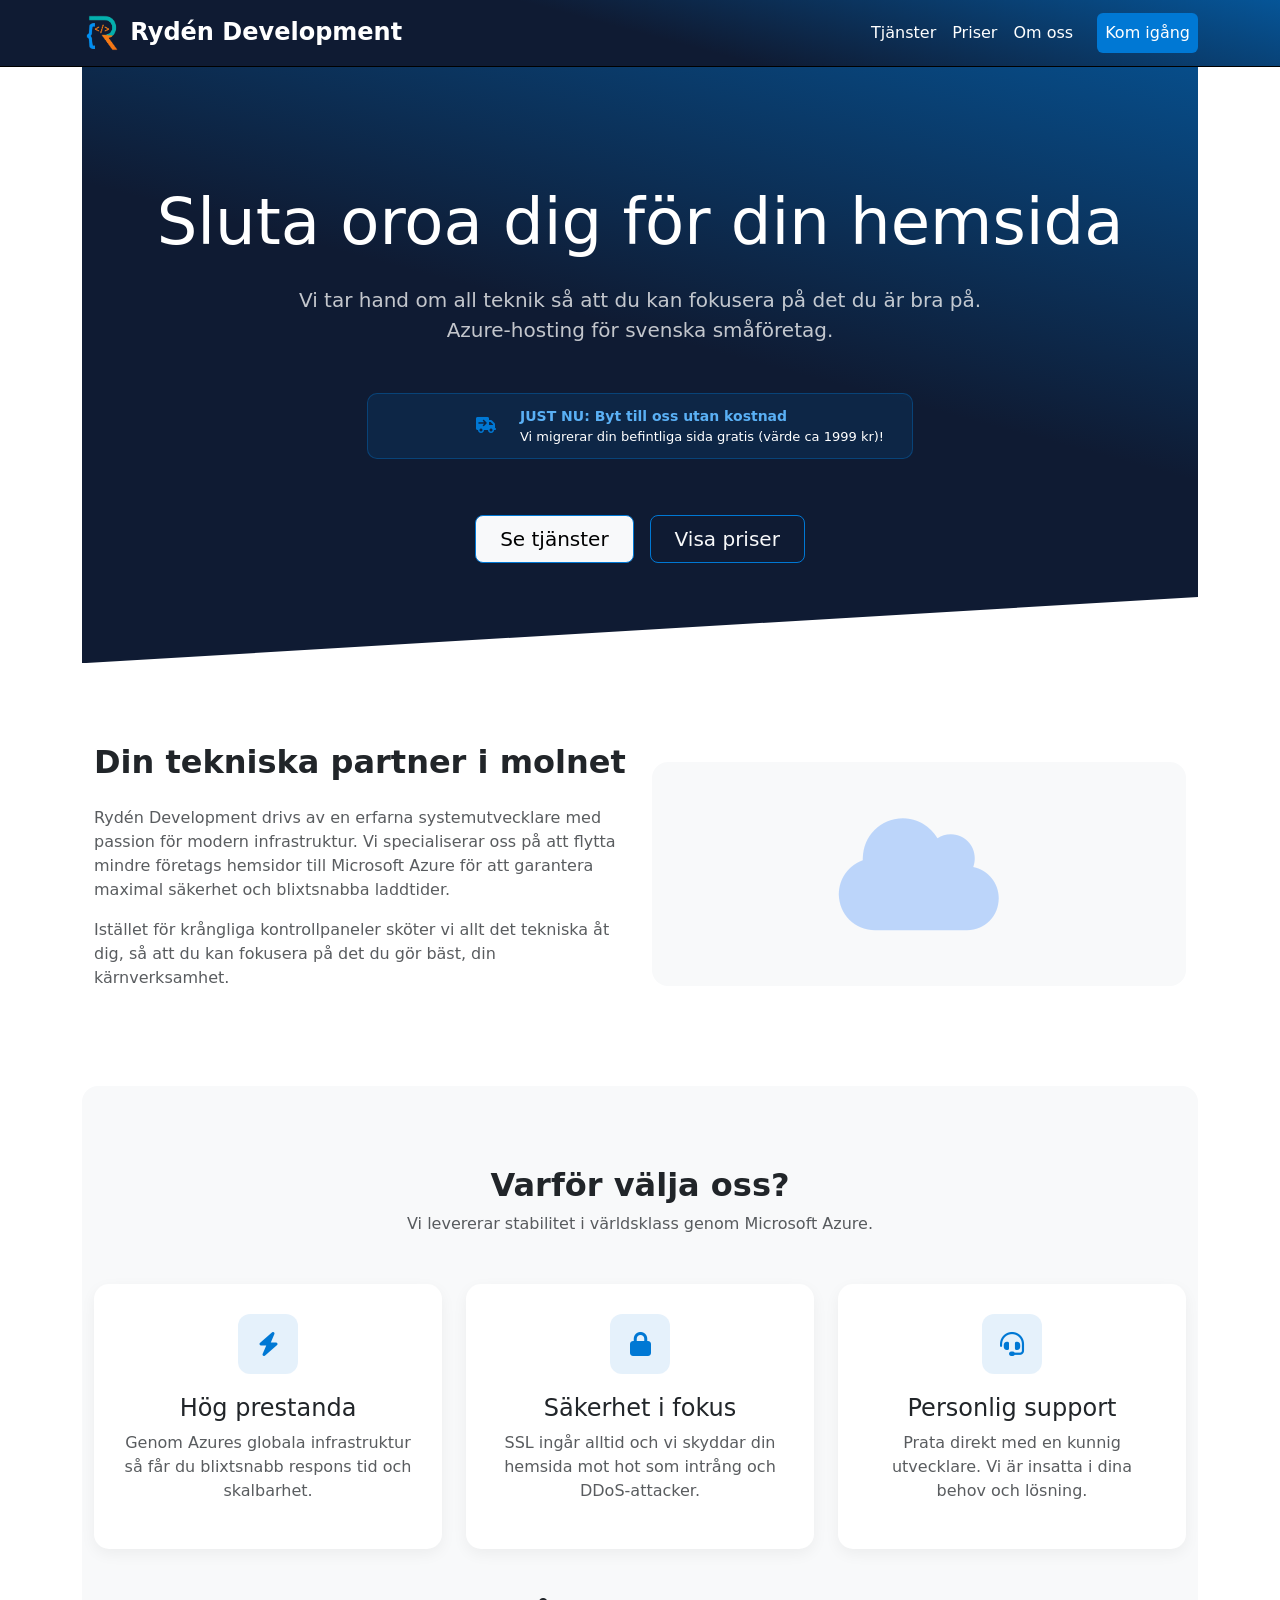
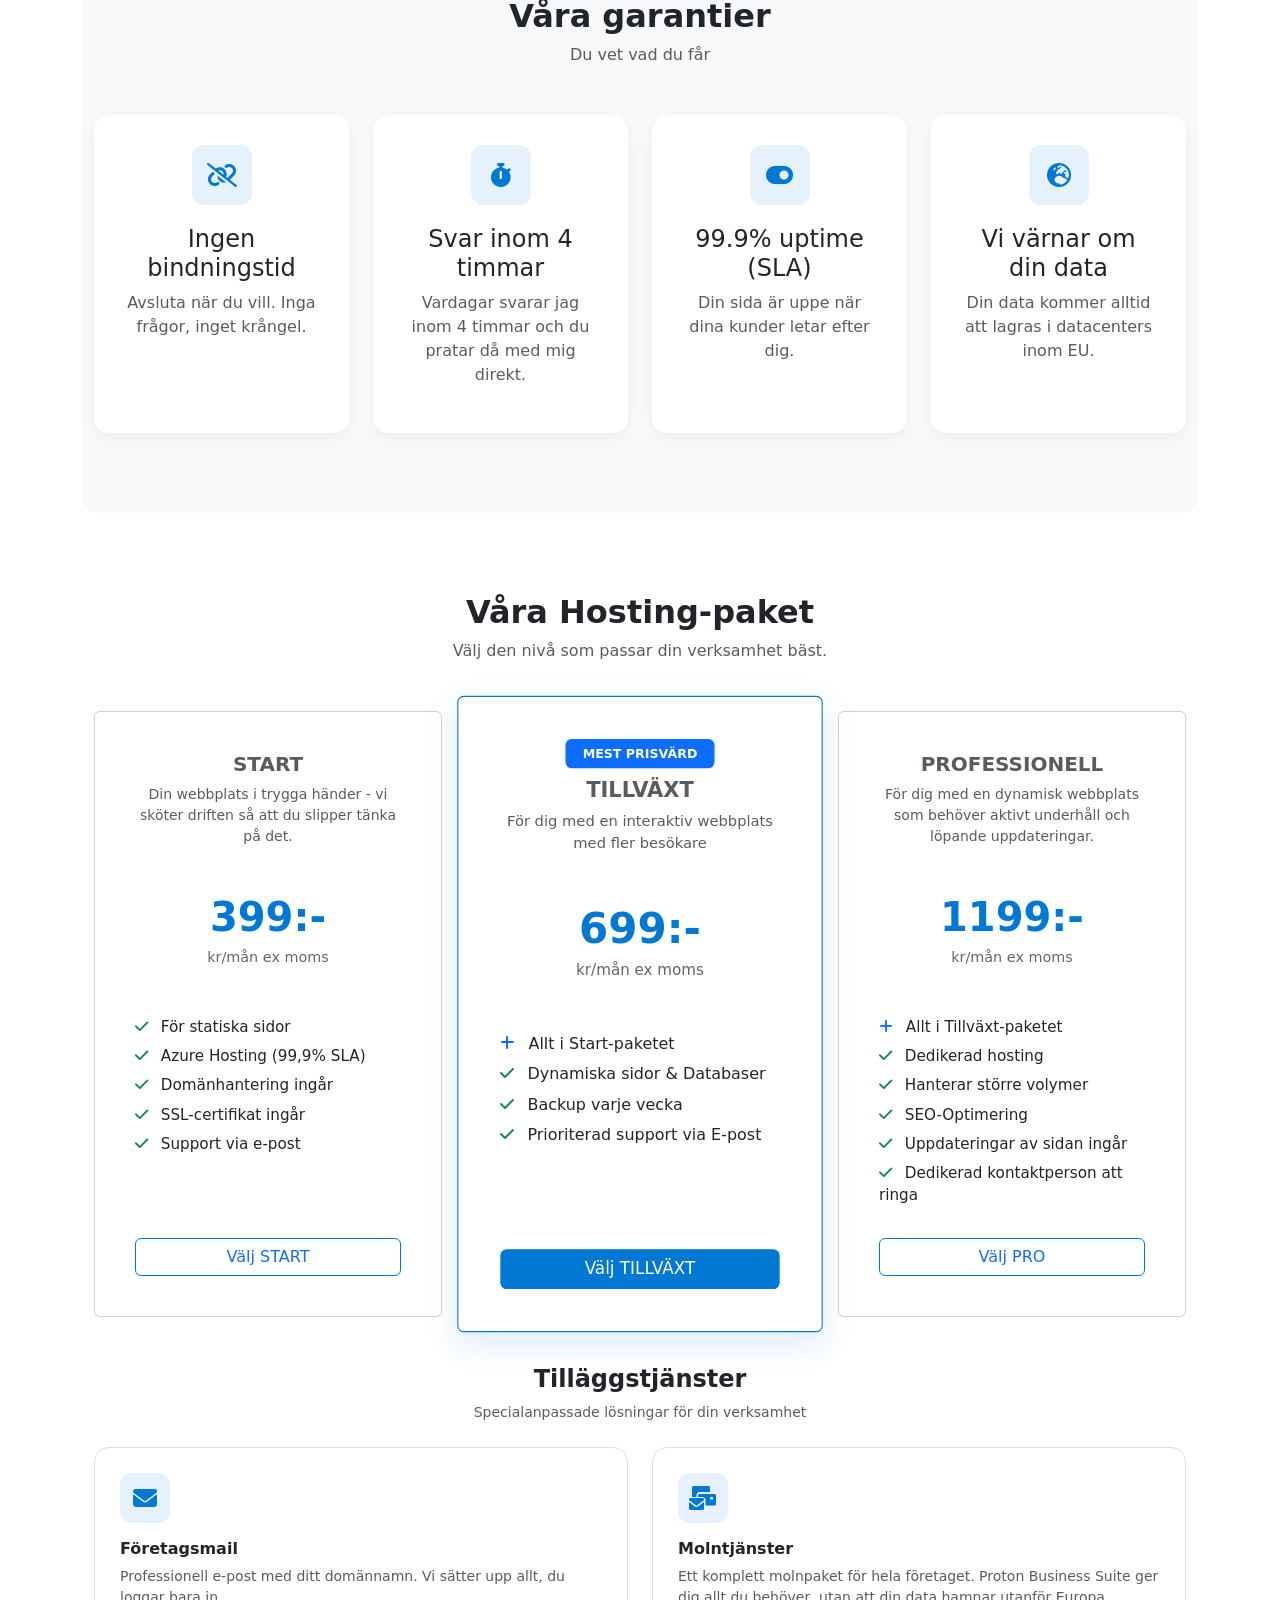
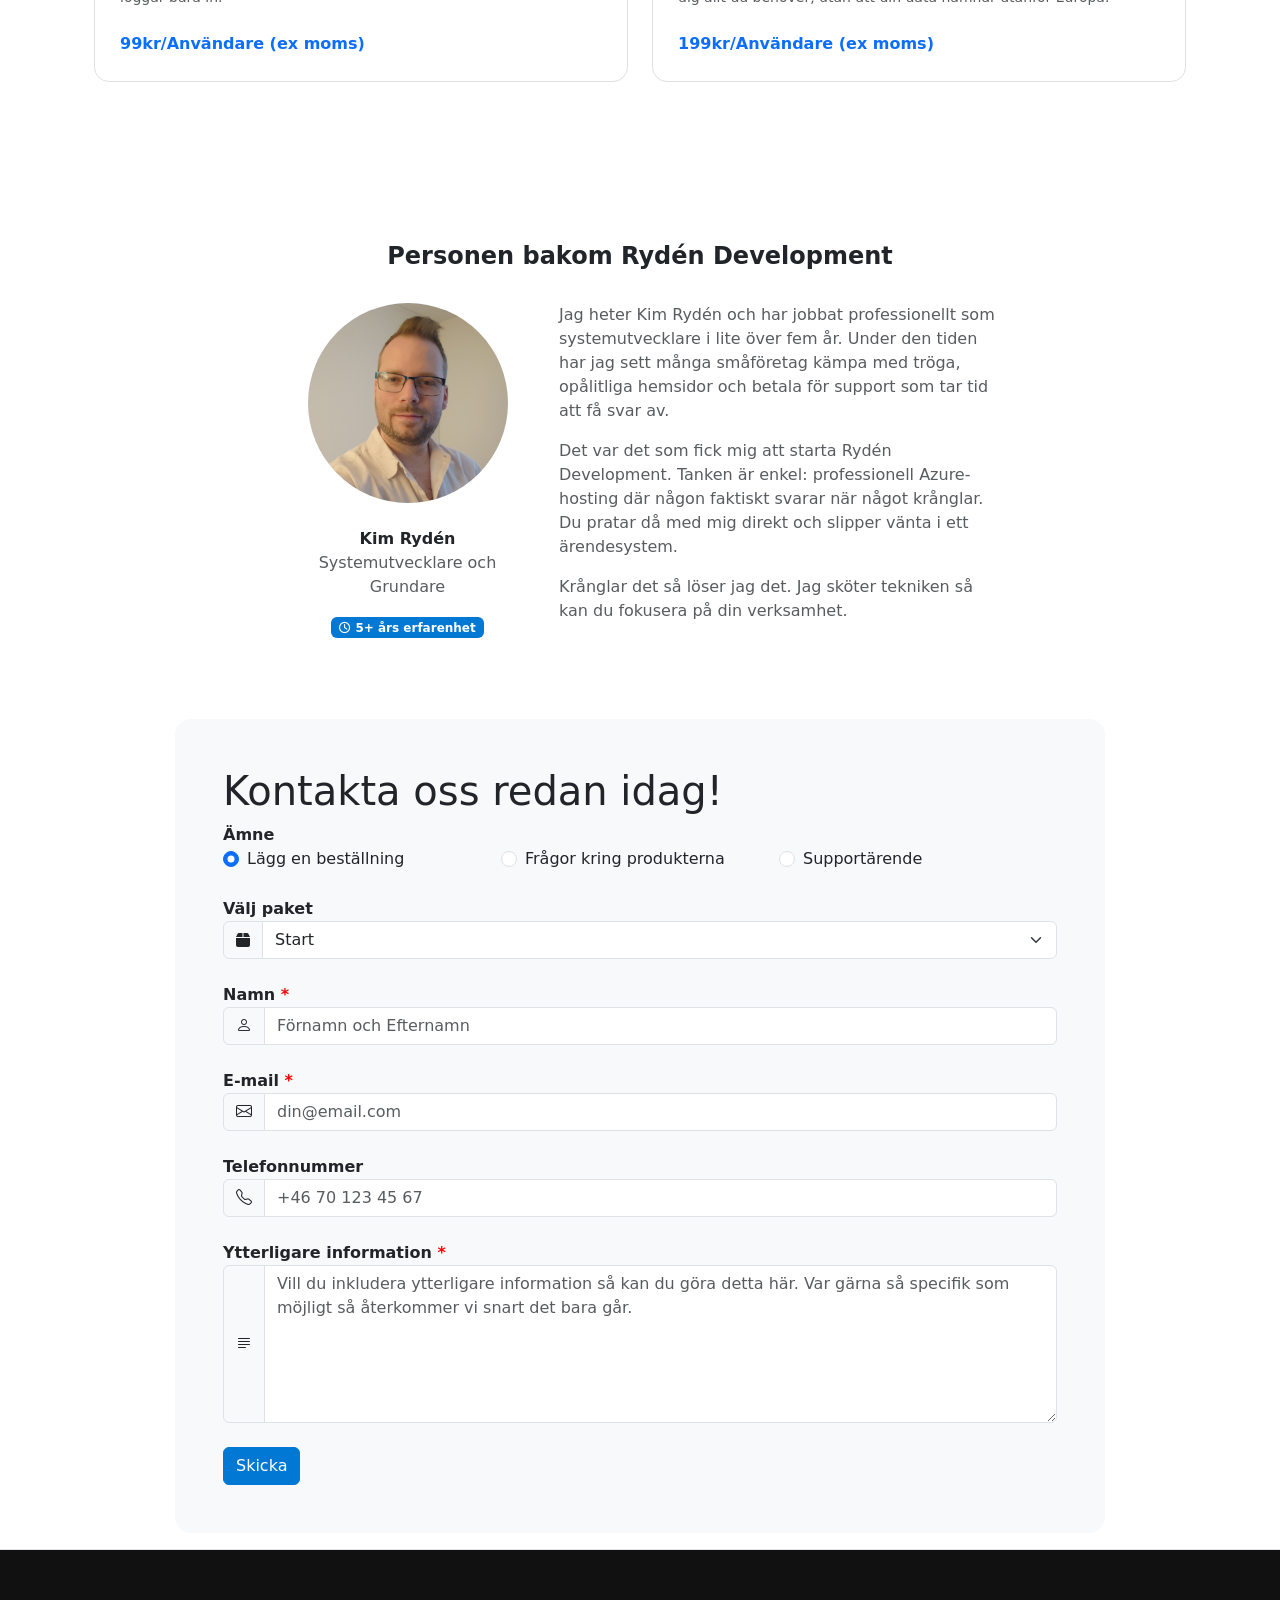
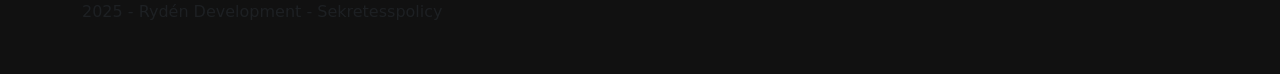
==== commit 5ea5ddbf: "Made some minor editorial changes" ====
--- a/index.html
+++ b/index.html
@@ -108,7 +108,7 @@
                                 <div class="service-card">
                                     <div class="icon-box mx-auto"><i class="fa-solid fa-headset"></i></div>
                                     <h4>Personlig support</h4>
-                                    <p class="text-muted">Prata direkt med en kunnig. Vi är insatta i dina behov och lösning.</p>
+                                    <p class="text-muted">Prata direkt med en kunnig utvecklare. Vi är insatta i dina behov och lösning.</p>
                                 </div>
                             </div>
                         </div>
@@ -197,7 +197,6 @@
                                         <ul class="list-unstyled my-4 text-start flex-grow-1 pricing-list">
                                             <li class="mb-2"><i class="fa-solid fa-plus text-primary me-2"></i> Allt i Start-paketet</li>
                                             <li class="mb-2"><i class="fa-solid fa-check text-success me-2"></i> Dynamiska sidor & Databaser</li>
-                                            <li class="mb-2"><i class="fa-solid fa-check text-success me-2"></i> Delad hosting för billigare pris</li>
                                             <li class="mb-2"><i class="fa-solid fa-check text-success me-2"></i> Backup varje vecka</li>
                                             <li class="mb-2"><i class="fa-solid fa-check text-success me-2"></i> Prioriterad support via E-post</li>
                                         </ul>
@@ -210,7 +209,7 @@
                             <div class="col-md-4">
                                 <div class="card pricing-card h-100 p-4 text-center">
                                     <div class="card-body d-flex flex-column">
-                                        <h5 class="text-uppercase text-muted fw-bold">Partner</h5>
+                                        <h5 class="text-uppercase text-muted fw-bold">Professionell</h5>
                                         <p class="small text-muted">För dig med en dynamisk webbplats som behöver aktivt underhåll och löpande uppdateringar.</p>
                                         <div class="my-4">
                                             <span class="price-tag">1199:-</span>
@@ -224,7 +223,7 @@
                                             <li class="mb-2"><i class="fa-solid fa-check text-success me-2"></i> Uppdateringar av sidan ingår</li>
                                             <li class="mb-2"><i class="fa-solid fa-check text-success me-2"></i> Dedikerad kontaktperson att ringa</li>
                                         </ul>
-                                        <a href="#kontakt" class="btn btn-outline-primary w-100 mt-auto select-product" data-product="Partner">Bli PARTNER</a>
+                                        <a href="#kontakt" class="btn btn-outline-primary w-100 mt-auto select-product" data-product="Professionell">Välj PRO</a>
                                     </div>
                                 </div>
                             </div>
@@ -291,7 +290,7 @@
                             </div>
                             <div class="col-lg-5">
                                 <p class="text-muted">Jag heter Kim Rydén och har jobbat professionellt som systemutvecklare i lite över fem år. Under den tiden har jag sett många småföretag kämpa med tröga, opålitliga hemsidor och betala för support som tar tid att få svar av.</p>
-                                <p class="text-muted">Det var det som fick mig att starta Rydén Development. Tanken är enkel: professionell Azure-hosting där någon som faktiskt svarar när något krånglar. Du pratar då med mig direkt och slipper vänta i ett ärendesystem.</p>
+                                <p class="text-muted">Det var det som fick mig att starta Rydén Development. Tanken är enkel: professionell Azure-hosting där någon faktiskt svarar när något krånglar. Du pratar då med mig direkt och slipper vänta i ett ärendesystem.</p>
                                 <p class="text-muted">Krånglar det så löser jag det. Jag sköter tekniken så kan du fokusera på din verksamhet.</p>
                             </div>
                         </div>
@@ -304,13 +303,13 @@
                     <div class="justify-content-center text-center">
                         <div class="info-card" style="text-align: left;">
                             <h1>Kontakta oss redan idag!</h1>
-                            <form action="https://formsubmit.co/contact@ryden.dev" method="POST">
+                            <form action="https://formsubmit.co/kontakt@ryden.dev" method="POST">
                                 <label for="subject"><b>Ämne</b></label>
                                 <div id="subject" class="row" style="margin: 0">
                                     <div class="col-md-4 form-check">
                                         <input class="form-check-input" type="radio" name="ContactType" id="radio-services" value="Services" checked>
                                         <label class="form-check-label" for="radio-services">
-                                            Lägg en beställ
+                                            Lägg en beställning
                                         </label>
                                     </div>
                                     <div class="col-md-4 form-check">
@@ -337,7 +336,7 @@
                                         <select class="form-select" id="ProductName" name="ProductName">
                                             <option value="Start" selected>Start</option>
                                             <option value="Tillväxt">Tillväxt</option>
-                                            <option value="Partner">Partner</option>
+                                            <option value="Professionell">Professionell</option>
                                         </select>
                                     </div>
                                 </div>
@@ -356,7 +355,7 @@
                                     <span class="input-group-text">
                                         <span class="bi bi-envelope"></span>
                                     </span>
-                                    <input type="email" class="form-control" id="Email" name="email" placeholder="Tex: your@email.com" value="" required>
+                                    <input type="email" class="form-control" id="Email" name="email" placeholder="din@email.com" value="" required>
                                 </div>
                                 <br/>
                                 <label for="PhoneNumber"><b>Telefonnummer</b></label>
@@ -364,7 +363,7 @@
                                     <span class="input-group-text">
                                         <span class="bi bi-telephone"></span>
                                     </span>
-                                    <input type="tel" class="form-control" id="PhoneNumber" name="PhoneNumber" placeholder="Tex: +46 70 123 45 67" value="">
+                                    <input type="tel" class="form-control" id="PhoneNumber" name="PhoneNumber" placeholder="+46 70 123 45 67" value="">
                                 </div>
                                 <br/>
                                 <label for="Message"><b>Ytterligare information <span class="required-form-text">*</span></b></label>
@@ -391,12 +390,12 @@
         
         <footer class="border-top footer text-muted">
             <div class="container">
-                &copy; 2025 - Rydén Development - <a asp-area="" asp-controller="Home" asp-action="Privacy">Sekretesspolicy</a>
+                2025 - Rydén Development - Sekretesspolicy
             </div>
         </footer>
         <script src="https://code.jquery.com/jquery-3.2.1.slim.min.js" integrity="sha384-KJ3o2DKtIkvYIK3UENzmM7KCkRr/rE9/Qpg6aAZGJwFDMVNA/GpGFF93hXpG5KkN" crossorigin="anonymous"></script>
         <script src="https://cdn.jsdelivr.net/npm/bootstrap@5.3.8/dist/js/bootstrap.bundle.min.js" integrity="sha384-FKyoEForCGlyvwx9Hj09JcYn3nv7wiPVlz7YYwJrWVcXK/BmnVDxM+D2scQbITxI" crossorigin="anonymous"></script>
         <script src="https://cdn.jsdelivr.net/npm/popper.js@1.12.9/dist/umd/popper.min.js" integrity="sha384-ApNbgh9B+Y1QKtv3Rn7W3mgPxhU9K/ScQsAP7hUibX39j7fakFPskvXusvfa0b4Q" crossorigin="anonymous"></script>
-        <script src="./js/site.js" asp-append-version="true"></script>
+        <script src="./js/site.js"></script>
     </body>
 </html>
